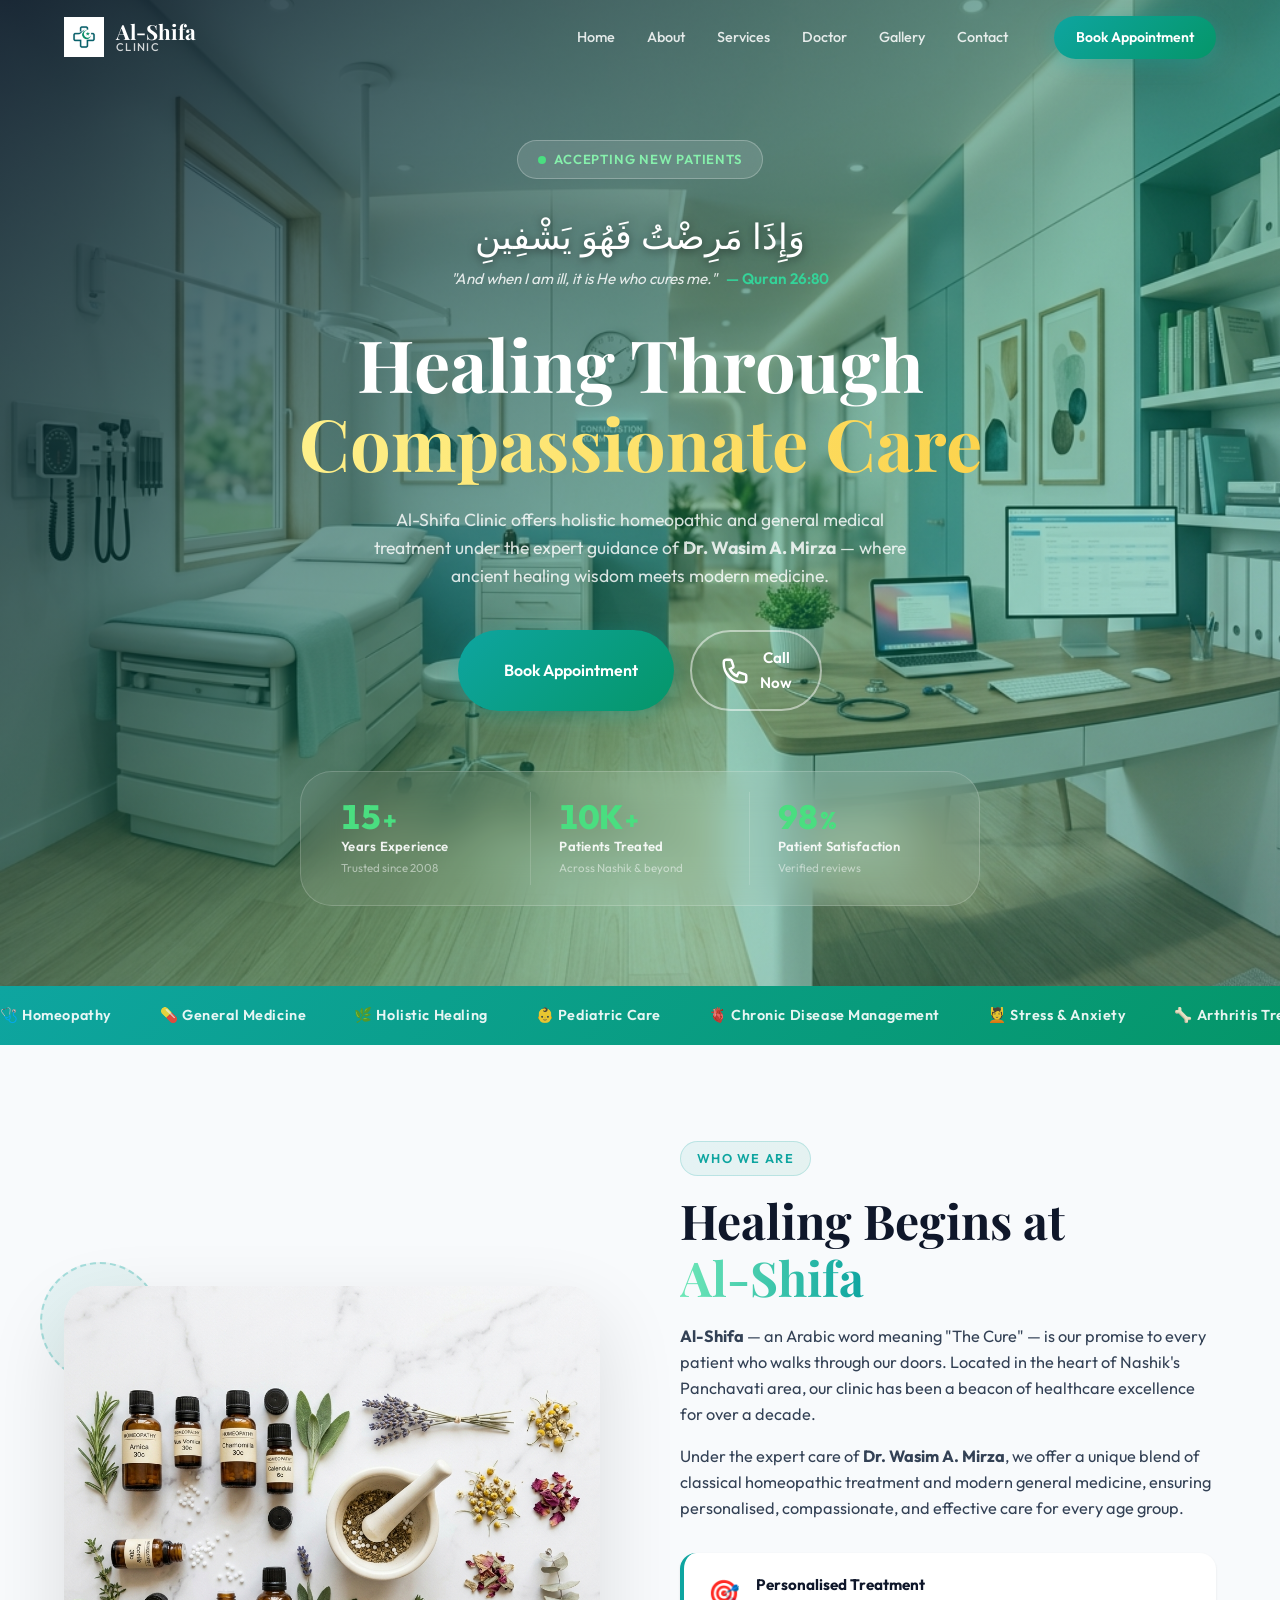
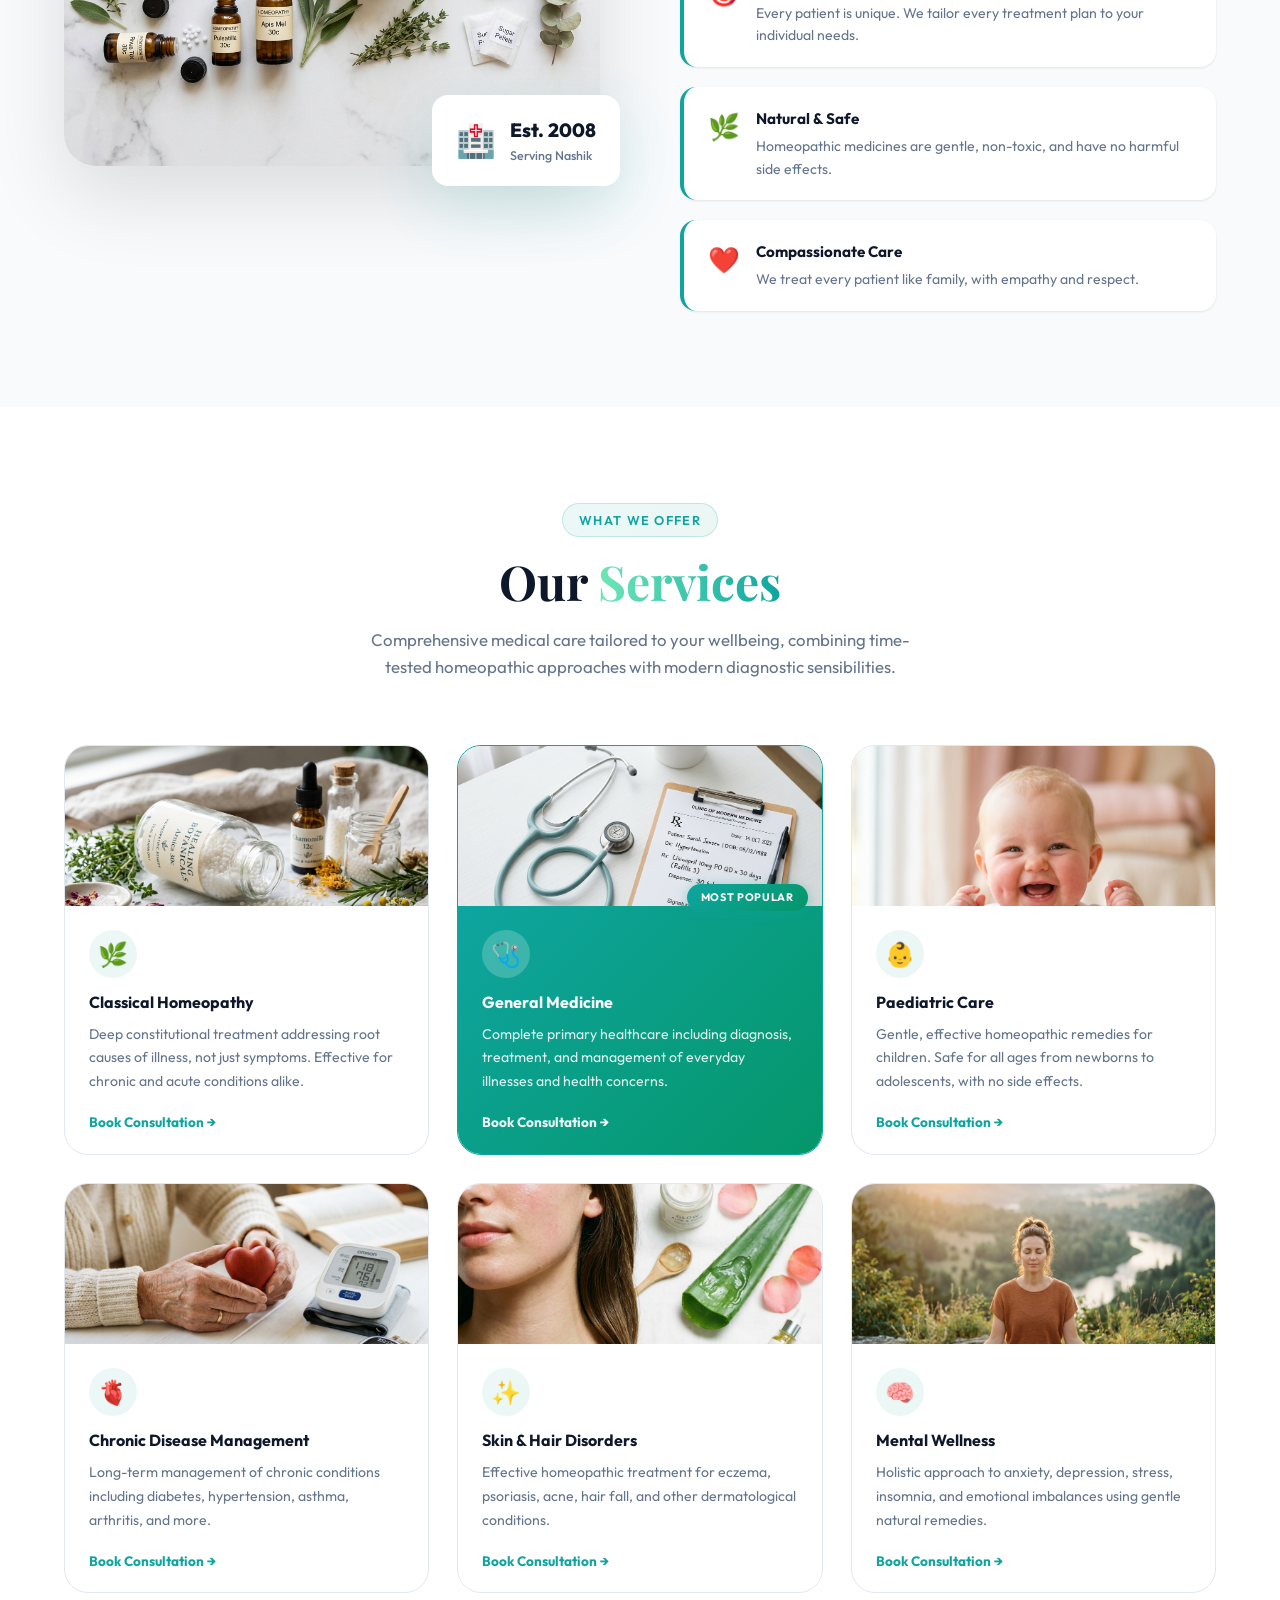
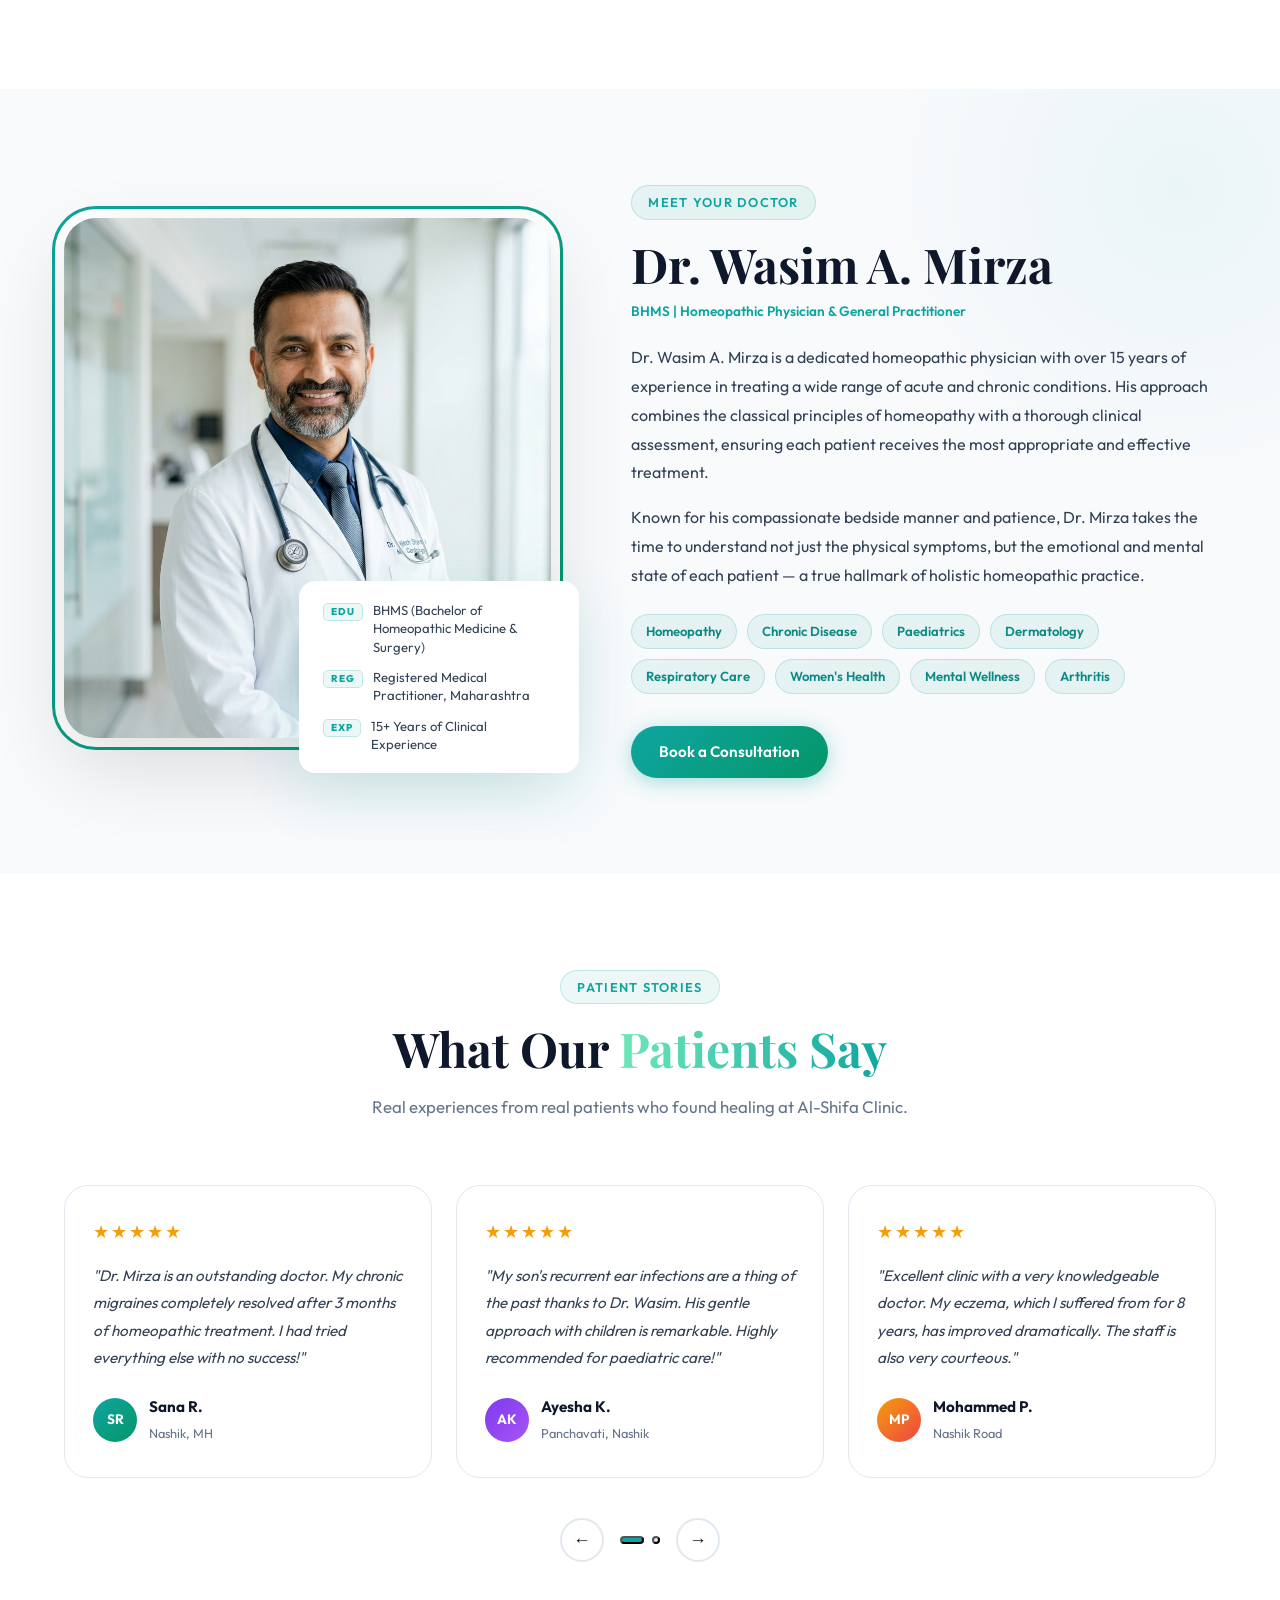
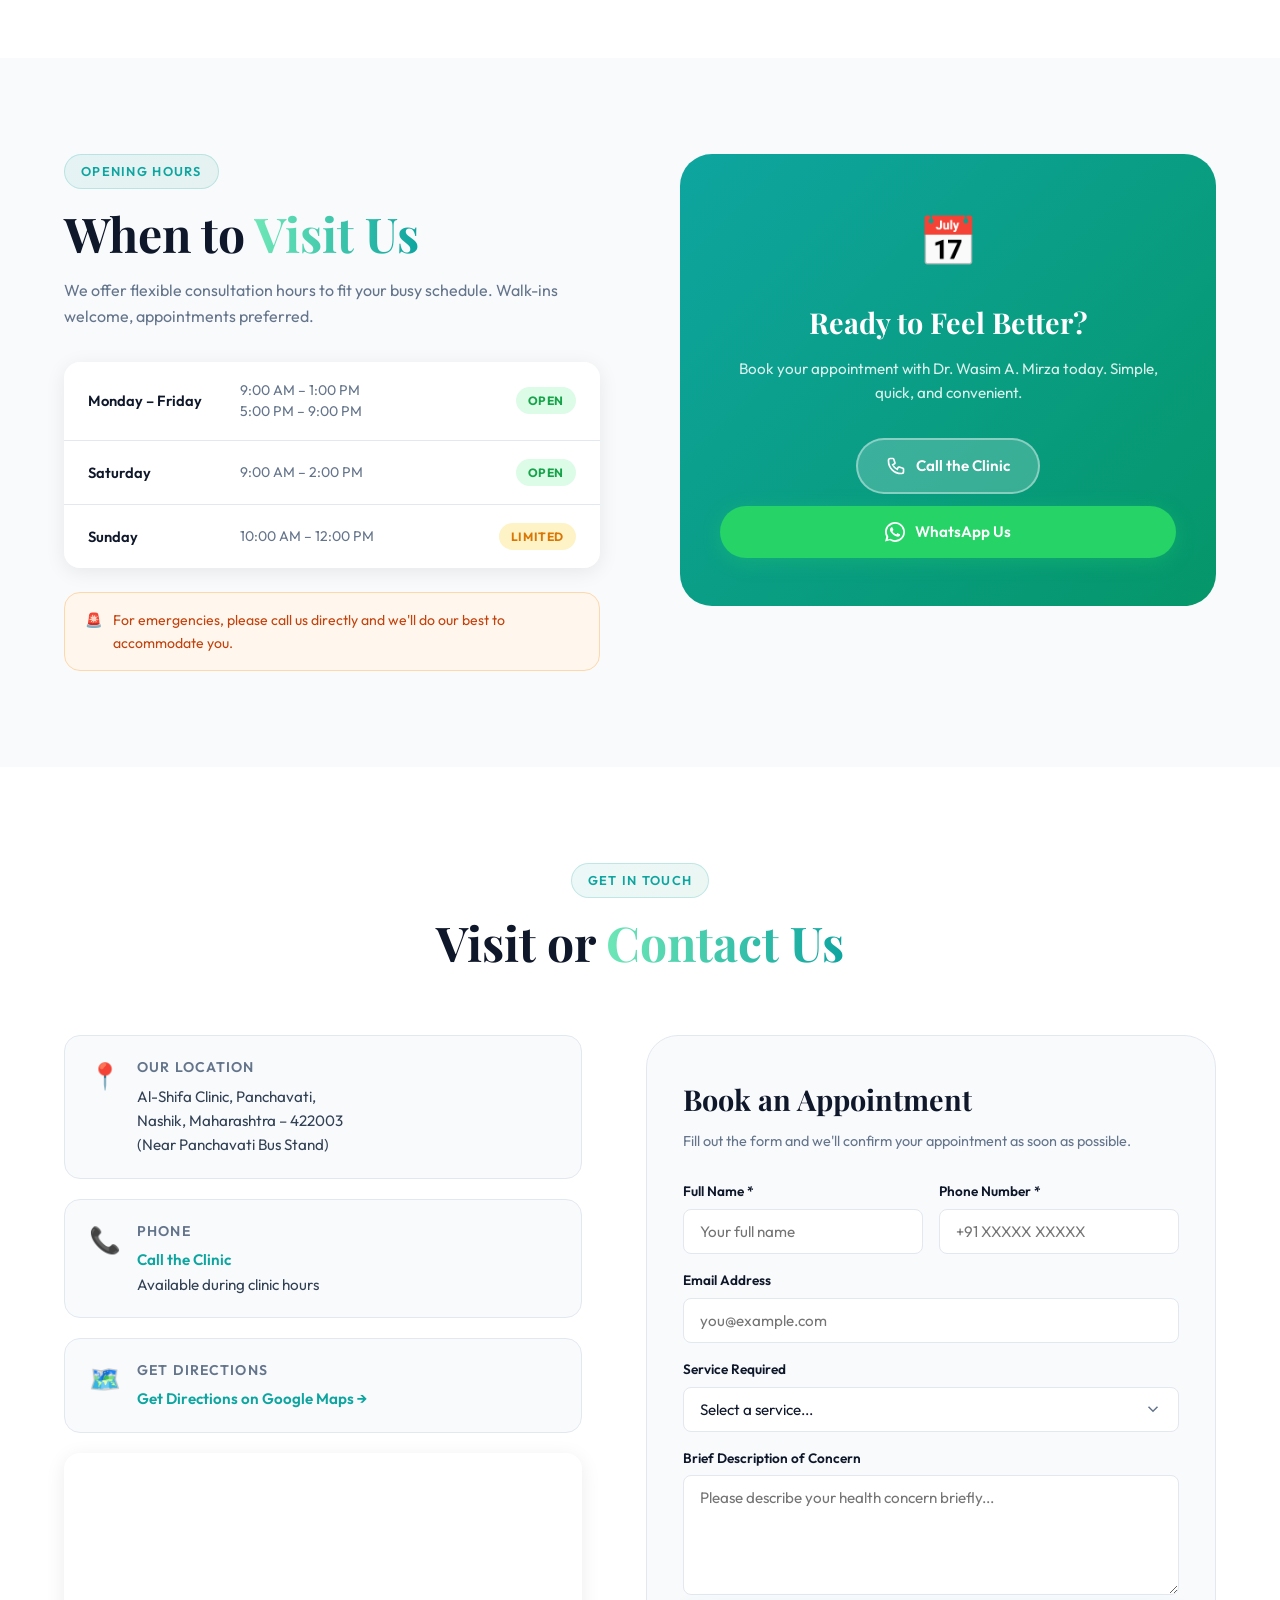
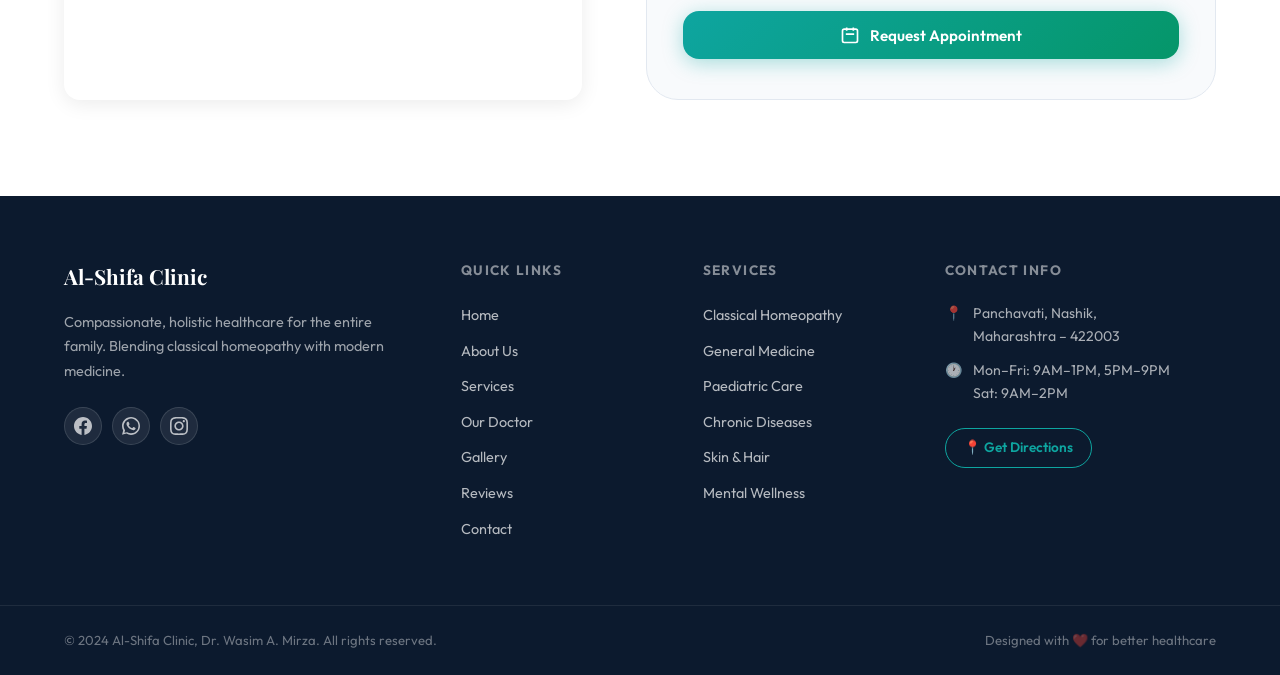
==== index.html @ 6657193a "Add files via upload" ====
<!DOCTYPE html>
<html lang="en">
<head>
  <meta charset="UTF-8" />
  <meta name="viewport" content="width=device-width, initial-scale=1.0" />
  <meta name="description" content="Al-Shifa Clinic – Expert homeopathic & general medical care by Dr. Wasim A. Mirza in Nashik, Maharashtra. Book your appointment today." />
  <meta name="keywords" content="Al-Shifa Clinic, Dr Wasim Mirza, homeopathy, doctor, Nashik, Panchavati, clinic" />
  <meta property="og:title" content="Al-Shifa Clinic | Dr. Wasim A. Mirza" />
  <meta property="og:description" content="Compassionate, holistic healthcare in Nashik. Homeopathy & general medicine." />
  <title>Al-Shifa Clinic | Dr. Wasim A. Mirza</title>
  <link rel="preconnect" href="https://fonts.googleapis.com" />
  <link rel="preconnect" href="https://fonts.gstatic.com" crossorigin />
  <link href="https://fonts.googleapis.com/css2?family=Outfit:wght@300;400;500;600;700;800&family=Playfair+Display:ital,wght@0,600;0,700;1,600&family=Great+Vibes&display=swap" rel="stylesheet" />
  <link rel="stylesheet" href="style.css" />
</head>
<body>

  <!-- ===== NAVBAR ===== -->
  <nav class="navbar" id="navbar">
    <div class="nav-inner">
      <a href="#home" class="nav-brand" id="nav-logo">
        <div class="logo-mark">
          <img src="images/logo.png" alt="Al-Shifa Logo" style="height: 40px; width: auto;" />
        </div>
        <div class="brand-text">
          <span class="brand-main">Al-Shifa</span>
          <span class="brand-sub">Clinic</span>
        </div>
      </a>
      <div class="nav-links" id="nav-links">
        <a href="index.html#home" class="nav-link">Home</a>
        <a href="index.html#about" class="nav-link">About</a>
        <a href="index.html#services" class="nav-link">Services</a>
        <a href="index.html#doctor" class="nav-link">Doctor</a>
        <a href="gallery.html" class="nav-link">Gallery</a>
        <a href="index.html#contact" class="nav-link">Contact</a>
      </div>
      <a href="#contact" class="btn-primary nav-cta" id="nav-book-btn">Book Appointment</a>
      <button class="hamburger" id="hamburger-btn" aria-label="Toggle menu">
        <span></span><span></span><span></span>
      </button>
    </div>
  </nav>

  <!-- ===== HERO ===== -->
  <section class="hero" id="home">
    <div class="hero-bg">
      <img src="images/hero.png" alt="Al-Shifa Clinic Interior" class="hero-img" id="hero-bg-img" />
      <div class="hero-overlay"></div>
    </div>
    <div class="hero-content">
      <div class="hero-badge" id="hero-badge">
        <span class="badge-dot"></span>
        Accepting New Patients
      </div>
      <div class="quran-phrase" dir="rtl" lang="ar">
        وَإِذَا مَرِضْتُ فَهُوَ يَشْفِينِ
      </div>
      <div class="quran-translation">
        "And when I am ill, it is He who cures me." <span class="quran-ref">— Quran 26:80</span>
      </div>
      <h1 class="hero-title" id="hero-title">
        Healing Through<br/>
        <span class="gradient-yellow">Compassionate Care</span>
      </h1>
      <p class="hero-desc" id="hero-desc">
        Al-Shifa Clinic offers holistic homeopathic and general medical treatment under the expert guidance of <strong>Dr. Wasim A. Mirza</strong> — where ancient healing wisdom meets modern medicine.
      </p>
      <div class="hero-actions" id="hero-actions">
        <a href="#contact" class="btn-primary btn-lg" id="hero-book-btn">
          <svg viewBox="0 0 24 24" fill="none" stroke="currentColor" stroke-width="2"><path d="M8 7V3m8 4V3m-9 8h10M5 21h14a2 2 0 002-2V7a2 2 0 00-2-2H5a2 2 0 00-2 2v12a2 2 0 002 2z"/></svg>
          Book Appointment
        </a>
        <a href="tel:+918551946675" class="btn-outline btn-lg" id="hero-call-btn">
          <svg viewBox="0 0 24 24" fill="none" stroke="currentColor" stroke-width="2"><path d="M3 5a2 2 0 012-2h3.28a1 1 0 01.948.684l1.498 4.493a1 1 0 01-.502 1.21l-2.257 1.13a11.042 11.042 0 005.516 5.516l1.13-2.257a1 1 0 011.21-.502l4.493 1.498a1 1 0 01.684.949V19a2 2 0 01-2 2h-1C9.716 21 3 14.284 3 6V5z"/></svg>
          Call Now
        </a>
      </div>
      <div class="hero-stats" id="hero-stats">
        <div class="stat-card">
          <div class="stat-body">
            <div class="stat-value">
              <span class="stat-num" data-target="15">0</span>
              <span class="stat-suffix">+</span>
            </div>
            <div class="stat-label">Years Experience</div>
            <div class="stat-sub">Trusted since 2008</div>
          </div>
        </div>
        <div class="stat-divider"></div>
        <div class="stat-card">
          <div class="stat-body">
            <div class="stat-value">
              <span class="stat-num" data-target="10000">0</span>
              <span class="stat-suffix">+</span>
            </div>
            <div class="stat-label">Patients Treated</div>
            <div class="stat-sub">Across Nashik &amp; beyond</div>
          </div>
        </div>
        <div class="stat-divider"></div>
        <div class="stat-card">
          <div class="stat-body">
            <div class="stat-value">
              <span class="stat-num" data-target="98">0</span>
              <span class="stat-suffix">%</span>
            </div>
            <div class="stat-label">Patient Satisfaction</div>
            <div class="stat-sub">Verified reviews</div>
          </div>
        </div>
      </div>
    </div>

  </section>

  <!-- ===== MARQUEE ===== -->
  <div class="marquee-wrapper" id="marquee-section">
    <div class="marquee-track">
      <div class="marquee-inner">
        <span>🩺 Homeopathy</span>
        <span>💊 General Medicine</span>
        <span>🌿 Holistic Healing</span>
        <span>👶 Pediatric Care</span>
        <span>🫀 Chronic Disease Management</span>
        <span>💆 Stress & Anxiety</span>
        <span>🦴 Arthritis Treatment</span>
        <span>🌙 Sleep Disorders</span>
        <span>🩺 Homeopathy</span>
        <span>💊 General Medicine</span>
        <span>🌿 Holistic Healing</span>
        <span>👶 Pediatric Care</span>
        <span>🫀 Chronic Disease Management</span>
        <span>💆 Stress & Anxiety</span>
        <span>🦴 Arthritis Treatment</span>
        <span>🌙 Sleep Disorders</span>
      </div>
    </div>
  </div>

  <!-- ===== ABOUT ===== -->
  <section class="about section" id="about">
    <div class="container">
      <div class="about-grid">
        <div class="about-visual" id="about-visual">
          <div class="about-img-wrap">
            <img src="images/homeopathy.png" alt="Homeopathic medicines" class="about-img" id="about-img" />
            <div class="about-badge-card" id="about-badge-card">
              <div class="badge-icon">🏥</div>
              <div>
                <div class="badge-card-num">Est. 2008</div>
                <div class="badge-card-label">Serving Nashik</div>
              </div>
            </div>
          </div>
          <div class="about-decoration"></div>
        </div>
        <div class="about-content" id="about-content">
          <div class="section-tag">Who We Are</div>
          <h2 class="section-title">Healing Begins at<br/><span class="gradient-text">Al-Shifa</span></h2>
          <p class="about-text">
            <strong>Al-Shifa</strong> — an Arabic word meaning "The Cure" — is our promise to every patient who walks through our doors. Located in the heart of Nashik's Panchavati area, our clinic has been a beacon of healthcare excellence for over a decade.
          </p>
          <p class="about-text">
            Under the expert care of <strong>Dr. Wasim A. Mirza</strong>, we offer a unique blend of classical homeopathic treatment and modern general medicine, ensuring personalised, compassionate, and effective care for every age group.
          </p>
          <div class="about-pillars">
            <div class="pillar" id="pillar-1">
              <div class="pillar-icon">🎯</div>
              <div>
                <strong>Personalised Treatment</strong>
                <p>Every patient is unique. We tailor every treatment plan to your individual needs.</p>
              </div>
            </div>
            <div class="pillar" id="pillar-2">
              <div class="pillar-icon">🌿</div>
              <div>
                <strong>Natural & Safe</strong>
                <p>Homeopathic medicines are gentle, non-toxic, and have no harmful side effects.</p>
              </div>
            </div>
            <div class="pillar" id="pillar-3">
              <div class="pillar-icon">❤️</div>
              <div>
                <strong>Compassionate Care</strong>
                <p>We treat every patient like family, with empathy and respect.</p>
              </div>
            </div>
          </div>
        </div>
      </div>
    </div>
  </section>

  <!-- ===== SERVICES ===== -->
  <section class="services section" id="services">
    <div class="container">
      <div class="section-header">
        <div class="section-tag">What We Offer</div>
        <h2 class="section-title">Our <span class="gradient-text">Services</span></h2>
        <p class="section-desc">Comprehensive medical care tailored to your wellbeing, combining time-tested homeopathic approaches with modern diagnostic sensibilities.</p>
      </div>
      <div class="services-grid" id="services-grid">
        <div class="service-card" id="service-homeopathy">
          <div class="service-img-wrap">
            <img src="images/svc-homeopathy.png" alt="Classical Homeopathy" class="service-img" />
          </div>
          <div class="service-body">
            <div class="service-icon-wrap"><span class="service-icon">🌿</span></div>
            <h3>Classical Homeopathy</h3>
            <p>Deep constitutional treatment addressing root causes of illness, not just symptoms. Effective for chronic and acute conditions alike.</p>
            <a href="#contact" class="service-link" id="service-link-1">Book Consultation →</a>
          </div>
        </div>
        <div class="service-card featured" id="service-general">
          <div class="service-badge-tag">Most Popular</div>
          <div class="service-img-wrap">
            <img src="images/svc-general.png" alt="General Medicine" class="service-img" />
          </div>
          <div class="service-body">
            <div class="service-icon-wrap"><span class="service-icon">🩺</span></div>
            <h3>General Medicine</h3>
            <p>Complete primary healthcare including diagnosis, treatment, and management of everyday illnesses and health concerns.</p>
            <a href="#contact" class="service-link" id="service-link-2">Book Consultation →</a>
          </div>
        </div>
        <div class="service-card" id="service-pediatric">
          <div class="service-img-wrap">
            <img src="images/svc-pediatric.png" alt="Paediatric Care" class="service-img" />
          </div>
          <div class="service-body">
            <div class="service-icon-wrap"><span class="service-icon">👶</span></div>
            <h3>Paediatric Care</h3>
            <p>Gentle, effective homeopathic remedies for children. Safe for all ages from newborns to adolescents, with no side effects.</p>
            <a href="#contact" class="service-link" id="service-link-3">Book Consultation →</a>
          </div>
        </div>
        <div class="service-card" id="service-chronic">
          <div class="service-img-wrap">
            <img src="images/svc-chronic.png" alt="Chronic Disease Management" class="service-img" />
          </div>
          <div class="service-body">
            <div class="service-icon-wrap"><span class="service-icon">🫀</span></div>
            <h3>Chronic Disease Management</h3>
            <p>Long-term management of chronic conditions including diabetes, hypertension, asthma, arthritis, and more.</p>
            <a href="#contact" class="service-link" id="service-link-4">Book Consultation →</a>
          </div>
        </div>
        <div class="service-card" id="service-skin">
          <div class="service-img-wrap">
            <img src="images/svc-skin.png" alt="Skin & Hair Disorders" class="service-img" />
          </div>
          <div class="service-body">
            <div class="service-icon-wrap"><span class="service-icon">✨</span></div>
            <h3>Skin &amp; Hair Disorders</h3>
            <p>Effective homeopathic treatment for eczema, psoriasis, acne, hair fall, and other dermatological conditions.</p>
            <a href="#contact" class="service-link" id="service-link-5">Book Consultation →</a>
          </div>
        </div>
        <div class="service-card" id="service-mental">
          <div class="service-img-wrap">
            <img src="images/svc-mental.png" alt="Mental Wellness" class="service-img" />
          </div>
          <div class="service-body">
            <div class="service-icon-wrap"><span class="service-icon">🧠</span></div>
            <h3>Mental Wellness</h3>
            <p>Holistic approach to anxiety, depression, stress, insomnia, and emotional imbalances using gentle natural remedies.</p>
            <a href="#contact" class="service-link" id="service-link-6">Book Consultation →</a>
          </div>
        </div>
      </div>
    </div>
  </section>

  <!-- ===== DOCTOR ===== -->
  <section class="doctor section" id="doctor">
    <div class="doctor-bg-gradient"></div>
    <div class="container">
      <div class="doctor-grid">
        <div class="doctor-visual" id="doctor-visual">
          <div class="doctor-img-frame">
            <img src="images/doctor.png" alt="Dr. Wasim A. Mirza" class="doctor-img" id="doctor-portrait" />
            <div class="doctor-img-deco"></div>
          </div>
          <div class="doctor-credentials-card" id="doctor-cred-card">
            <div class="cred-item">
              <span class="cred-icon-text">Edu</span>
              <span>BHMS (Bachelor of Homeopathic Medicine &amp; Surgery)</span>
            </div>
            <div class="cred-item">
              <span class="cred-icon-text">Reg</span>
              <span>Registered Medical Practitioner, Maharashtra</span>
            </div>
            <div class="cred-item">
              <span class="cred-icon-text">Exp</span>
              <span>15+ Years of Clinical Experience</span>
            </div>
          </div>
        </div>
        <div class="doctor-content" id="doctor-content">
          <div class="section-tag">Meet Your Doctor</div>
          <h2 class="section-title">Dr. Wasim A. Mirza</h2>
          <div class="doctor-title-tag">BHMS | Homeopathic Physician &amp; General Practitioner</div>
          <p class="doctor-bio">
            Dr. Wasim A. Mirza is a dedicated homeopathic physician with over 15 years of experience in treating a wide range of acute and chronic conditions. His approach combines the classical principles of homeopathy with a thorough clinical assessment, ensuring each patient receives the most appropriate and effective treatment.
          </p>
          <p class="doctor-bio">
            Known for his compassionate bedside manner and patience, Dr. Mirza takes the time to understand not just the physical symptoms, but the emotional and mental state of each patient — a true hallmark of holistic homeopathic practice.
          </p>
          <div class="doctor-expertise" id="doctor-expertise">
            <span class="expertise-tag">Homeopathy</span>
            <span class="expertise-tag">Chronic Disease</span>
            <span class="expertise-tag">Paediatrics</span>
            <span class="expertise-tag">Dermatology</span>
            <span class="expertise-tag">Respiratory Care</span>
            <span class="expertise-tag">Women's Health</span>
            <span class="expertise-tag">Mental Wellness</span>
            <span class="expertise-tag">Arthritis</span>
          </div>
          <a href="#contact" class="btn-primary" id="doctor-consult-btn">Book a Consultation</a>
        </div>
      </div>
    </div>
  </section>

  <!-- ===== TESTIMONIALS ===== -->
  <section class="testimonials section" id="testimonials">
    <div class="container">
      <div class="section-header">
        <div class="section-tag">Patient Stories</div>
        <h2 class="section-title">What Our <span class="gradient-text">Patients Say</span></h2>
        <p class="section-desc">Real experiences from real patients who found healing at Al-Shifa Clinic.</p>
      </div>
      <div class="testimonials-track" id="testimonials-track">
        <div class="testimonial-card" id="testi-1">
          <div class="testi-stars">★★★★★</div>
          <p class="testi-text">"Dr. Mirza is an outstanding doctor. My chronic migraines completely resolved after 3 months of homeopathic treatment. I had tried everything else with no success!"</p>
          <div class="testi-author">
            <div class="testi-avatar" style="background: linear-gradient(135deg, #0ea5a0, #059669)">SR</div>
            <div>
              <strong>Sana R.</strong>
              <span>Nashik, MH</span>
            </div>
          </div>
        </div>
        <div class="testimonial-card" id="testi-2">
          <div class="testi-stars">★★★★★</div>
          <p class="testi-text">"My son's recurrent ear infections are a thing of the past thanks to Dr. Wasim. His gentle approach with children is remarkable. Highly recommended for paediatric care!"</p>
          <div class="testi-author">
            <div class="testi-avatar" style="background: linear-gradient(135deg, #7c3aed, #a855f7)">AK</div>
            <div>
              <strong>Ayesha K.</strong>
              <span>Panchavati, Nashik</span>
            </div>
          </div>
        </div>
        <div class="testimonial-card" id="testi-3">
          <div class="testi-stars">★★★★★</div>
          <p class="testi-text">"Excellent clinic with a very knowledgeable doctor. My eczema, which I suffered from for 8 years, has improved dramatically. The staff is also very courteous."</p>
          <div class="testi-author">
            <div class="testi-avatar" style="background: linear-gradient(135deg, #f59e0b, #ef4444)">MP</div>
            <div>
              <strong>Mohammed P.</strong>
              <span>Nashik Road</span>
            </div>
          </div>
        </div>
        <div class="testimonial-card" id="testi-4">
          <div class="testi-stars">★★★★★</div>
          <p class="testi-text">"What sets Dr. Mirza apart is his patience. He listens to you fully before giving any prescription. My anxiety has reduced significantly. Very satisfied with the treatment."</p>
          <div class="testi-author">
            <div class="testi-avatar" style="background: linear-gradient(135deg, #0ea5a0, #0369a1)">FI</div>
            <div>
              <strong>Faisal I.</strong>
              <span>Nashik City</span>
            </div>
          </div>
        </div>
        <div class="testimonial-card" id="testi-5">
          <div class="testi-stars">★★★★★</div>
          <p class="testi-text">"I was sceptical about homeopathy at first, but Dr. Wasim's scientific approach and thorough case-taking convinced me. My arthritis pain is 80% better after 4 months!"</p>
          <div class="testi-author">
            <div class="testi-avatar" style="background: linear-gradient(135deg, #059669, #0d9488)">RJ</div>
            <div>
              <strong>Reena J.</strong>
              <span>Panchavati</span>
            </div>
          </div>
        </div>
        <div class="testimonial-card" id="testi-6">
          <div class="testi-stars">★★★★★</div>
          <p class="testi-text">"The clinic is clean, well-maintained, and the waiting time is minimal. Dr. Mirza remembers every patient's history which makes the consultation very personal and effective."</p>
          <div class="testi-author">
            <div class="testi-avatar" style="background: linear-gradient(135deg, #dc2626, #f59e0b)">ZA</div>
            <div>
              <strong>Zainab A.</strong>
              <span>Nashik</span>
            </div>
          </div>
        </div>
      </div>
      <div class="testi-controls" id="testi-controls">
        <button class="testi-btn" id="testi-prev" aria-label="Previous">&#8592;</button>
        <div class="testi-dots" id="testi-dots"></div>
        <button class="testi-btn" id="testi-next" aria-label="Next">&#8594;</button>
      </div>
    </div>
  </section>

  <!-- ===== HOURS ===== -->
  <section class="hours section" id="hours">
    <div class="container">
      <div class="hours-grid">
        <div class="hours-content" id="hours-content">
          <div class="section-tag">Opening Hours</div>
          <h2 class="section-title">When to <span class="gradient-text">Visit Us</span></h2>
          <p class="hours-desc">We offer flexible consultation hours to fit your busy schedule. Walk-ins welcome, appointments preferred.</p>
          <div class="hours-table" id="hours-table">
            <div class="hours-row" id="hours-mon-fri">
              <span class="hours-day">Monday – Friday</span>
              <span class="hours-time">9:00 AM – 1:00 PM<br/>5:00 PM – 9:00 PM</span>
              <span class="hours-status open">Open</span>
            </div>
            <div class="hours-row" id="hours-saturday">
              <span class="hours-day">Saturday</span>
              <span class="hours-time">9:00 AM – 2:00 PM</span>
              <span class="hours-status open">Open</span>
            </div>
            <div class="hours-row" id="hours-sunday">
              <span class="hours-day">Sunday</span>
              <span class="hours-time">10:00 AM – 12:00 PM</span>
              <span class="hours-status limited">Limited</span>
            </div>
          </div>
          <div class="emergency-note" id="emergency-note">
            <span>🚨</span>
            <span>For emergencies, please call us directly and we'll do our best to accommodate you.</span>
          </div>
        </div>
        <div class="hours-cta-card" id="hours-cta-card">
          <div class="cta-card-icon">📅</div>
          <h3>Ready to Feel Better?</h3>
          <p>Book your appointment with Dr. Wasim A. Mirza today. Simple, quick, and convenient.</p>
          <a href="tel:+918551946675" class="btn-primary cta-btn" id="hours-call-btn">
            <svg viewBox="0 0 24 24" fill="none" stroke="currentColor" stroke-width="2" width="20" height="20"><path d="M3 5a2 2 0 012-2h3.28a1 1 0 01.948.684l1.498 4.493a1 1 0 01-.502 1.21l-2.257 1.13a11.042 11.042 0 005.516 5.516l1.13-2.257a1 1 0 011.21-.502l4.493 1.498a1 1 0 01.684.949V19a2 2 0 01-2 2h-1C9.716 21 3 14.284 3 6V5z"/></svg>
            Call the Clinic
          </a>
          <a href="https://wa.me/918551946675" target="_blank" class="btn-whatsapp" id="hours-whatsapp-btn">
            <svg viewBox="0 0 24 24" fill="currentColor" width="20" height="20"><path d="M17.472 14.382c-.297-.149-1.758-.867-2.03-.967-.273-.099-.471-.148-.67.15-.197.297-.767.966-.94 1.164-.173.199-.347.223-.644.075-.297-.15-1.255-.463-2.39-1.475-.883-.788-1.48-1.761-1.653-2.059-.173-.297-.018-.458.13-.606.134-.133.298-.347.446-.52.149-.174.198-.298.298-.497.099-.198.05-.371-.025-.52-.075-.149-.669-1.612-.916-2.207-.242-.579-.487-.5-.669-.51-.173-.008-.371-.01-.57-.01-.198 0-.52.074-.792.372-.272.297-1.04 1.016-1.04 2.479 0 1.462 1.065 2.875 1.213 3.074.149.198 2.096 3.2 5.077 4.487.709.306 1.262.489 1.694.625.712.227 1.36.195 1.871.118.571-.085 1.758-.719 2.006-1.413.248-.694.248-1.289.173-1.413-.074-.124-.272-.198-.57-.347z"/><path d="M12 0C5.373 0 0 5.373 0 12c0 2.117.554 4.107 1.523 5.84L.057 23.5l5.797-1.522A11.946 11.946 0 0012 24c6.627 0 12-5.373 12-12S18.627 0 12 0zm0 21.818a9.818 9.818 0 01-5.015-1.376l-.36-.213-3.44.902.919-3.358-.234-.374A9.818 9.818 0 1112 21.818z"/></svg>
            WhatsApp Us
          </a>
        </div>
      </div>
    </div>
  </section>

  <!-- ===== CONTACT ===== -->
  <section class="contact section" id="contact">
    <div class="container">
      <div class="section-header">
        <div class="section-tag">Get In Touch</div>
        <h2 class="section-title">Visit or <span class="gradient-text">Contact Us</span></h2>
      </div>
      <div class="contact-grid">
        <div class="contact-info" id="contact-info">
          <div class="contact-card" id="contact-address">
            <div class="contact-icon">📍</div>
            <div>
              <h4>Our Location</h4>
              <p>Al-Shifa Clinic, Panchavati,<br/>Nashik, Maharashtra – 422003<br/>(Near Panchavati Bus Stand)</p>
            </div>
          </div>
          <div class="contact-card" id="contact-phone">
            <div class="contact-icon">📞</div>
            <div>
              <h4>Phone</h4>
              <p><a href="tel:+918551946675">Call the Clinic</a><br/>
              Available during clinic hours</p>
            </div>
          </div>
          <div class="contact-card" id="contact-maps">
            <div class="contact-icon">🗺️</div>
            <div>
              <h4>Get Directions</h4>
              <p><a href="https://www.google.com/maps/dir/?api=1&destination=19.9925808,73.7895736" target="_blank" rel="noopener">Get Directions on Google Maps →</a></p>
            </div>
          </div>
          <div class="map-embed" id="map-embed">
            <iframe
              src="https://www.google.com/maps/embed?pb=!1m18!1m12!1m3!1d3748.8!2d73.7869987!3d19.9925808!2m3!1f0!2f0!3f0!3m2!1i1024!2i768!4f13.1!3m3!1m2!1s0x3bddeb092e9aea21%3A0xa8fec65be2f0b6a7!2sAL-SHIFA%20CLINIC%20DR.WASIM%20A%20MIRZA!5e0!3m2!1sen!2sin!4v1"
              width="100%" height="240" style="border:0; border-radius:12px;" allowfullscreen="" loading="lazy"
              referrerpolicy="no-referrer-when-downgrade" title="Al-Shifa Clinic Location">
            </iframe>
          </div>
        </div>
        <form class="contact-form" id="contact-form" novalidate>
          <h3>Book an Appointment</h3>
          <p class="form-subtitle">Fill out the form and we'll confirm your appointment as soon as possible.</p>
          <div class="form-row">
            <div class="form-group" id="fg-name">
              <label for="inp-name">Full Name *</label>
              <input type="text" id="inp-name" name="name" placeholder="Your full name" required />
            </div>
            <div class="form-group" id="fg-phone">
              <label for="inp-phone">Phone Number *</label>
              <input type="tel" id="inp-phone" name="phone" placeholder="+91 XXXXX XXXXX" required />
            </div>
          </div>
          <div class="form-group" id="fg-email">
            <label for="inp-email">Email Address</label>
            <input type="email" id="inp-email" name="email" placeholder="you@example.com" />
          </div>
          <div class="form-group" id="fg-service">
            <label for="inp-service">Service Required</label>
            <select id="inp-service" name="service">
              <option value="">Select a service...</option>
              <option>Classical Homeopathy</option>
              <option>General Medicine</option>
              <option>Paediatric Care</option>
              <option>Chronic Disease Management</option>
              <option>Skin & Hair Disorders</option>
              <option>Mental Wellness</option>
              <option>Other</option>
            </select>
          </div>
          <div class="form-group" id="fg-message">
            <label for="inp-message">Brief Description of Concern</label>
            <textarea id="inp-message" name="message" rows="4" placeholder="Please describe your health concern briefly..."></textarea>
          </div>
          <button type="submit" class="btn-primary btn-full" id="form-submit-btn">
            <svg viewBox="0 0 24 24" fill="none" stroke="currentColor" stroke-width="2" width="20" height="20"><path d="M8 7V3m8 4V3m-9 8h10M5 21h14a2 2 0 002-2V7a2 2 0 00-2-2H5a2 2 0 00-2 2v12a2 2 0 002 2z"/></svg>
            Request Appointment
          </button>
          <div class="form-success" id="form-success" style="display:none">
            <span>✅</span> Thank you! We'll contact you shortly to confirm your appointment.
          </div>
        </form>
      </div>
    </div>
  </section>

  <!-- ===== FOOTER ===== -->
  <footer class="footer" id="footer">
    <div class="footer-top">
      <div class="container">
        <div class="footer-grid">
          <div class="footer-brand">
            <div class="footer-logo">
              <span>Al-Shifa Clinic</span>
            </div>
            <p>Compassionate, holistic healthcare for the entire family. Blending classical homeopathy with modern medicine.</p>
            <div class="footer-social">
              <a href="#" class="social-btn" id="footer-fb" aria-label="Facebook">
                <svg viewBox="0 0 24 24" fill="currentColor" width="18" height="18"><path d="M24 12.073c0-6.627-5.373-12-12-12s-12 5.373-12 12c0 5.99 4.388 10.954 10.125 11.854v-8.385H7.078v-3.47h3.047V9.43c0-3.007 1.792-4.669 4.533-4.669 1.312 0 2.686.235 2.686.235v2.953H15.83c-1.491 0-1.956.925-1.956 1.874v2.25h3.328l-.532 3.47h-2.796v8.385C19.612 23.027 24 18.062 24 12.073z"/></svg>
              </a>
              <a href="#" class="social-btn" id="footer-wa" aria-label="WhatsApp">
                <svg viewBox="0 0 24 24" fill="currentColor" width="18" height="18"><path d="M17.472 14.382c-.297-.149-1.758-.867-2.03-.967-.273-.099-.471-.148-.67.15-.197.297-.767.966-.94 1.164-.173.199-.347.223-.644.075-.297-.15-1.255-.463-2.39-1.475-.883-.788-1.48-1.761-1.653-2.059-.173-.297-.018-.458.13-.606.134-.133.298-.347.446-.52.149-.174.198-.298.298-.497.099-.198.05-.371-.025-.52-.075-.149-.669-1.612-.916-2.207-.242-.579-.487-.5-.669-.51-.173-.008-.371-.01-.57-.01-.198 0-.52.074-.792.372-.272.297-1.04 1.016-1.04 2.479 0 1.462 1.065 2.875 1.213 3.074.149.198 2.096 3.2 5.077 4.487.709.306 1.262.489 1.694.625.712.227 1.36.195 1.871.118.571-.085 1.758-.719 2.006-1.413.248-.694.248-1.289.173-1.413-.074-.124-.272-.198-.57-.347zM12 0C5.373 0 0 5.373 0 12c0 2.117.554 4.107 1.523 5.84L.057 23.5l5.797-1.522A11.946 11.946 0 0012 24c6.627 0 12-5.373 12-12S18.627 0 12 0zm0 21.818a9.818 9.818 0 01-5.015-1.376l-.36-.213-3.44.902.919-3.358-.234-.374A9.818 9.818 0 1112 21.818z"/></svg>
              </a>
              <a href="#" class="social-btn" id="footer-insta" aria-label="Instagram">
                <svg viewBox="0 0 24 24" fill="currentColor" width="18" height="18"><path d="M12 2.163c3.204 0 3.584.012 4.85.07 3.252.148 4.771 1.691 4.919 4.919.058 1.265.069 1.645.069 4.849 0 3.205-.012 3.584-.069 4.849-.149 3.225-1.664 4.771-4.919 4.919-1.266.058-1.644.07-4.85.07-3.204 0-3.584-.012-4.849-.07-3.26-.149-4.771-1.699-4.919-4.92-.058-1.265-.07-1.644-.07-4.849 0-3.204.013-3.583.07-4.849.149-3.227 1.664-4.771 4.919-4.919 1.266-.057 1.645-.069 4.849-.069zm0-2.163c-3.259 0-3.667.014-4.947.072-4.358.2-6.78 2.618-6.98 6.98-.059 1.281-.073 1.689-.073 4.948 0 3.259.014 3.668.072 4.948.2 4.358 2.618 6.78 6.98 6.98 1.281.058 1.689.072 4.948.072 3.259 0 3.668-.014 4.948-.072 4.354-.2 6.782-2.618 6.979-6.98.059-1.28.073-1.689.073-4.948 0-3.259-.014-3.667-.072-4.947-.196-4.354-2.617-6.78-6.979-6.98-1.281-.059-1.69-.073-4.949-.073zm0 5.838c-3.403 0-6.162 2.759-6.162 6.162s2.759 6.163 6.162 6.163 6.162-2.759 6.162-6.163c0-3.403-2.759-6.162-6.162-6.162zm0 10.162c-2.209 0-4-1.79-4-4 0-2.209 1.791-4 4-4s4 1.791 4 4c0 2.21-1.791 4-4 4zm6.406-11.845c-.796 0-1.441.645-1.441 1.44s.645 1.44 1.441 1.44c.795 0 1.439-.645 1.439-1.44s-.644-1.44-1.439-1.44z"/></svg>
              </a>
            </div>
          </div>
          <div class="footer-links">
            <h4>Quick Links</h4>
            <ul>
              <li><a href="#home" id="footer-link-home">Home</a></li>
              <li><a href="#about" id="footer-link-about">About Us</a></li>
              <li><a href="#services" id="footer-link-services">Services</a></li>
              <li><a href="#doctor" id="footer-link-doctor">Our Doctor</a></li>
              <li><a href="gallery.html" id="footer-link-gallery">Gallery</a></li>
              <li><a href="#testimonials" id="footer-link-reviews">Reviews</a></li>
              <li><a href="#contact" id="footer-link-contact">Contact</a></li>
            </ul>
          </div>
          <div class="footer-links">
            <h4>Services</h4>
            <ul>
              <li><a href="#services" id="footer-svc-1">Classical Homeopathy</a></li>
              <li><a href="#services" id="footer-svc-2">General Medicine</a></li>
              <li><a href="#services" id="footer-svc-3">Paediatric Care</a></li>
              <li><a href="#services" id="footer-svc-4">Chronic Diseases</a></li>
              <li><a href="#services" id="footer-svc-5">Skin & Hair</a></li>
              <li><a href="#services" id="footer-svc-6">Mental Wellness</a></li>
            </ul>
          </div>
          <div class="footer-contact">
            <h4>Contact Info</h4>
            <div class="footer-contact-item">
              <span>📍</span>
              <span>Panchavati, Nashik,<br/>Maharashtra – 422003</span>
            </div>
            <div class="footer-contact-item">
              <span>🕐</span>
              <span>Mon–Fri: 9AM–1PM, 5PM–9PM<br/>Sat: 9AM–2PM</span>
            </div>
            <a href="https://www.google.com/maps/dir/?api=1&destination=19.9925808,73.7895736" target="_blank" class="btn-outline-sm" id="footer-maps-btn">
              📍 Get Directions
            </a>
          </div>
        </div>
      </div>
    </div>
    <div class="footer-bottom">
      <div class="container">
        <p>© 2024 Al-Shifa Clinic, Dr. Wasim A. Mirza. All rights reserved.</p>
        <p>Designed with ❤️ for better healthcare</p>
      </div>
    </div>
  </footer>

  <!-- Back to top -->
  <button class="back-to-top" id="back-to-top" aria-label="Back to top">↑</button>

  <script src="script.js"></script>
</body>
</html>
---- style.css ----
/* ============================
   AL-SHIFA CLINIC – STYLESHEET
   ============================ */

/* ---- DESIGN TOKENS ---- */
:root {
  --primary: #0ea5a0;
  --primary-dark: #0d8a85;
  --primary-light: #34d399;
  --accent: #059669;
  --accent-2: #14b8a6;
  --text-dark: #0f172a;
  --text-body: #334155;
  --text-muted: #64748b;
  --bg-light: #f8fafc;
  --bg-white: #ffffff;
  --border: #e2e8f0;
  --gradient: linear-gradient(135deg, #0ea5a0 0%, #059669 100%);
  --gradient-soft: linear-gradient(135deg, rgba(14,165,160,0.08) 0%, rgba(5,150,105,0.08) 100%);
  --shadow-sm: 0 1px 3px rgba(0,0,0,0.06), 0 1px 2px rgba(0,0,0,0.04);
  --shadow-md: 0 4px 20px rgba(0,0,0,0.08);
  --shadow-lg: 0 20px 60px rgba(14,165,160,0.15);
  --shadow-xl: 0 30px 80px rgba(0,0,0,0.12);
  --radius-sm: 8px;
  --radius-md: 16px;
  --radius-lg: 24px;
  --radius-xl: 32px;
  --transition: all 0.3s cubic-bezier(0.4, 0, 0.2, 1);
}

/* ---- RESET ---- */
*, *::before, *::after { box-sizing: border-box; margin: 0; padding: 0; }
html { scroll-behavior: smooth; font-size: 16px; }
body {
  font-family: 'Outfit', sans-serif;
  color: var(--text-body);
  background: var(--bg-white);
  overflow-x: hidden;
  line-height: 1.6;
}
img { max-width: 100%; display: block; }
a { color: inherit; text-decoration: none; }
ul { list-style: none; }

/* ---- UTILITIES ---- */
.container { max-width: 1200px; margin: 0 auto; padding: 0 24px; }
.section { padding: 96px 0; }
.gradient-text {
  background: var(--gradient);
  -webkit-background-clip: text;
  -webkit-text-fill-color: transparent;
  background-clip: text;
}
.section-tag {
  display: inline-flex;
  align-items: center;
  gap: 8px;
  background: var(--gradient-soft);
  border: 1px solid rgba(14,165,160,0.2);
  color: var(--primary);
  font-size: 0.8rem;
  font-weight: 600;
  letter-spacing: 0.1em;
  text-transform: uppercase;
  padding: 6px 16px;
  border-radius: 50px;
  margin-bottom: 16px;
}
.section-title {
  font-family: 'Playfair Display', serif;
  font-size: clamp(2rem, 4vw, 3rem);
  color: var(--text-dark);
  line-height: 1.2;
  margin-bottom: 16px;
}
.section-desc {
  font-size: 1.05rem;
  color: var(--text-muted);
  max-width: 560px;
}
.section-header { text-align: center; margin-bottom: 64px; }
.section-header .section-desc { margin: 0 auto; }

/* ---- BUTTONS ---- */
.btn-primary {
  display: inline-flex;
  align-items: center;
  gap: 10px;
  background: var(--gradient);
  color: white;
  font-family: 'Outfit', sans-serif;
  font-size: 0.95rem;
  font-weight: 600;
  padding: 14px 28px;
  border-radius: 50px;
  border: none;
  cursor: pointer;
  transition: var(--transition);
  box-shadow: 0 4px 20px rgba(14,165,160,0.35);
  white-space: nowrap;
}
.btn-primary:hover {
  transform: translateY(-2px);
  box-shadow: 0 8px 30px rgba(14,165,160,0.5);
  filter: brightness(1.05);
}
.btn-primary:active { transform: translateY(0); }
.btn-lg { padding: 16px 36px; font-size: 1rem; }
.btn-full { width: 100%; justify-content: center; border-radius: var(--radius-md); }

.btn-outline {
  display: inline-flex;
  align-items: center;
  gap: 10px;
  background: transparent;
  color: white;
  font-family: 'Outfit', sans-serif;
  font-size: 0.95rem;
  font-weight: 600;
  padding: 14px 28px;
  border-radius: 50px;
  border: 2px solid rgba(255,255,255,0.5);
  cursor: pointer;
  transition: var(--transition);
}
.btn-outline:hover {
  background: rgba(255,255,255,0.15);
  border-color: white;
  transform: translateY(-2px);
}

.btn-outline-sm {
  display: inline-flex;
  align-items: center;
  gap: 8px;
  background: transparent;
  color: var(--primary);
  font-size: 0.85rem;
  font-weight: 600;
  padding: 8px 18px;
  border-radius: 50px;
  border: 1.5px solid var(--primary);
  cursor: pointer;
  transition: var(--transition);
  margin-top: 12px;
}
.btn-outline-sm:hover { background: var(--primary); color: white; }

.btn-whatsapp {
  display: inline-flex;
  align-items: center;
  gap: 10px;
  background: #25d366;
  color: white;
  font-family: 'Outfit', sans-serif;
  font-size: 0.95rem;
  font-weight: 600;
  padding: 14px 28px;
  border-radius: 50px;
  border: none;
  cursor: pointer;
  transition: var(--transition);
  width: 100%;
  justify-content: center;
  box-shadow: 0 4px 20px rgba(37,211,102,0.3);
}
.btn-whatsapp:hover {
  transform: translateY(-2px);
  box-shadow: 0 8px 30px rgba(37,211,102,0.5);
}

/* ============================
   NAVBAR
   ============================ */
.navbar {
  position: fixed;
  top: 0; left: 0; right: 0;
  z-index: 1000;
  padding: 16px 0;
  transition: var(--transition);
}
.navbar.scrolled {
  background: rgba(255,255,255,0.95);
  backdrop-filter: blur(20px);
  -webkit-backdrop-filter: blur(20px);
  box-shadow: 0 2px 30px rgba(0,0,0,0.08);
  padding: 10px 0;
}
.navbar.scrolled.menu-open {
  backdrop-filter: none !important;
  -webkit-backdrop-filter: none !important;
  background: transparent !important;
  box-shadow: none !important;
}
.nav-inner {
  max-width: 1200px;
  margin: 0 auto;
  padding: 0 24px;
  display: flex;
  align-items: center;
  gap: 32px;
}
.nav-brand {
  display: flex;
  align-items: center;
  gap: 12px;
  flex-shrink: 0;
  position: relative;
  z-index: 1001;
}
.logo-mark svg { width: 42px; height: 42px; }
.brand-text {
  display: flex;
  flex-direction: column;
  line-height: 1;
}
.brand-main {
  font-family: 'Playfair Display', serif;
  font-size: 1.3rem;
  font-weight: 700;
  color: var(--text-dark);
  transition: var(--transition);
}
.navbar:not(.scrolled) .brand-main, .navbar.menu-open .brand-main { color: white; }
.brand-sub {
  font-size: 0.7rem;
  font-weight: 500;
  color: var(--primary);
  letter-spacing: 0.12em;
  text-transform: uppercase;
  transition: var(--transition);
}
.navbar:not(.scrolled) .brand-sub, .navbar.menu-open .brand-sub { color: rgba(255,255,255,0.8); }

.nav-links {
  display: flex;
  align-items: center;
  gap: 4px;
  margin-left: auto;
}
.nav-link {
  font-size: 0.9rem;
  font-weight: 500;
  padding: 8px 14px;
  border-radius: 50px;
  transition: var(--transition);
  color: rgba(255,255,255,0.85);
  position: relative;
}
.navbar.scrolled .nav-link { color: var(--text-body); }
.nav-link:hover, .nav-link.active { color: var(--primary); background: rgba(14,165,160,0.08); }
.navbar:not(.scrolled) .nav-link:hover { color: white; background: rgba(255,255,255,0.15); }
.navbar:not(.scrolled) .nav-link.active { color: white; background: rgba(255,255,255,0.2); }

.nav-cta { font-size: 0.88rem; padding: 10px 22px; }

.hamburger {
  display: none;
  flex-direction: column;
  gap: 5px;
  background: none;
  border: none;
  cursor: pointer;
  padding: 4px;
  margin-left: auto;
  position: relative;
  z-index: 1001;
}
.hamburger span {
  display: block;
  width: 24px;
  height: 2px;
  background: white;
  border-radius: 2px;
  transition: all 0.3s ease;
  transform-origin: 1px center;
}
.navbar.scrolled .hamburger:not(.open) span { background: var(--text-dark); }
.hamburger.open span:nth-child(1) { transform: translateY(7px) rotate(45deg); width: 26px; }
.hamburger.open span:nth-child(2) { opacity: 0; width: 0; }
.hamburger.open span:nth-child(3) { transform: translateY(-7px) rotate(-45deg); width: 26px; }

/* ============================
   HERO
   ============================ */
.hero {
  position: relative;
  min-height: 100vh;
  display: flex;
  align-items: center;
  padding: 140px 24px 80px;
  overflow: hidden;
}
.hero-bg {
  position: absolute;
  inset: 0;
  z-index: 0;
}
.hero-img {
  width: 100%;
  height: 100%;
  object-fit: cover;
  object-position: center;
}
.hero-overlay {
  position: absolute;
  inset: 0;
  background: linear-gradient(
    135deg,
    rgba(5,22,38,0.88) 0%,
    rgba(5,150,105,0.4) 60%,
    rgba(14,165,160,0.3) 100%
  );
}
.hero-content {
  position: relative;
  z-index: 1;
  max-width: 720px;
  margin: 0 auto;
  text-align: center;
}
.hero-badge {
  display: inline-flex;
  align-items: center;
  gap: 8px;
  background: rgba(255,255,255,0.12);
  backdrop-filter: blur(12px);
  border: 1px solid rgba(255,255,255,0.25);
  color: #86efac;
  font-size: 0.82rem;
  font-weight: 600;
  letter-spacing: 0.06em;
  text-transform: uppercase;
  padding: 8px 20px;
  border-radius: 50px;
  margin-bottom: 28px;
  animation: fadeInDown 0.8s ease both;
}
.badge-dot {
  width: 8px;
  height: 8px;
  background: #4ade80;
  border-radius: 50%;
  animation: pulse 2s ease infinite;
}
@keyframes pulse {
  0%, 100% { opacity: 1; transform: scale(1); }
  50% { opacity: 0.6; transform: scale(0.85); }
}
.quran-phrase {
  font-family: 'Playfair Display', serif;
  font-size: 2.2rem;
  color: white;
  margin-bottom: 4px;
  text-shadow: 0 2px 10px rgba(0,0,0,0.5);
  animation: fadeInDown 0.8s ease 0.1s both;
}
.quran-translation {
  font-size: 0.95rem;
  color: rgba(255,255,255,0.85);
  font-style: italic;
  margin-bottom: 32px;
  animation: fadeInDown 0.8s ease 0.2s both;
}
.quran-ref {
  font-style: normal;
  font-weight: 600;
  color: var(--primary-light, #86efac);
  margin-left: 6px;
}
.hero-title {
  font-family: 'Playfair Display', serif;
  font-size: clamp(2.8rem, 6vw, 4.5rem);
  font-weight: 700;
  color: white;
  line-height: 1.1;
  margin-bottom: 24px;
  animation: fadeInUp 0.8s ease 0.1s both;
}
.gradient-text {
  background: linear-gradient(to right, #6ee7b7, #0ea5a0);
  -webkit-background-clip: text;
  -webkit-text-fill-color: transparent;
  color: #6ee7b7;
  text-shadow: none;
}
.gradient-yellow {
  background: linear-gradient(to right, #fef08a, #fcd34d);
  -webkit-background-clip: text;
  -webkit-text-fill-color: transparent;
  color: #fef08a;
  text-shadow: none;
}
.hero-desc {
  font-size: 1.1rem;
  color: rgba(255,255,255,0.82);
  margin-bottom: 40px;
  animation: fadeInUp 0.8s ease 0.2s both;
  max-width: 540px;
  margin-left: auto;
  margin-right: auto;
}
.hero-actions {
  display: flex;
  gap: 16px;
  justify-content: center;
  flex-wrap: wrap;
  margin-bottom: 60px;
  animation: fadeInUp 0.8s ease 0.3s both;
}
.hero-stats {
  display: flex;
  align-items: stretch;
  justify-content: center;
  background: rgba(255,255,255,0.08);
  backdrop-filter: blur(20px);
  -webkit-backdrop-filter: blur(20px);
  border: 1px solid rgba(255,255,255,0.18);
  border-radius: var(--radius-xl);
  padding: 8px 12px;
  animation: fadeInUp 0.8s ease 0.4s both;
  gap: 0;
  width: 100%;
  max-width: 680px;
  margin: 0 auto;
}
.stat-card {
  display: flex;
  align-items: center;
  gap: 14px;
  padding: 20px 28px;
  flex: 1;
  transition: var(--transition);
  border-radius: var(--radius-lg);
}
.stat-card:hover {
  background: rgba(255,255,255,0.08);
  transform: translateY(-2px);
}
.stat-icon-text {
  font-size: 0.65rem;
  font-weight: 800;
  letter-spacing: 0.14em;
  text-transform: uppercase;
  color: rgba(255,255,255,0.55);
  background: rgba(255,255,255,0.1);
  border: 1px solid rgba(255,255,255,0.18);
  border-radius: 6px;
  padding: 5px 8px;
  flex-shrink: 0;
  font-family: 'Outfit', sans-serif;
  line-height: 1;
}
.stat-body {
  display: flex;
  flex-direction: column;
  align-items: flex-start;
  gap: 2px;
}
.stat-value {
  display: flex;
  align-items: baseline;
  gap: 2px;
}
.stat-num {
  font-size: 2.1rem;
  font-weight: 800;
  color: #4ade80;
  line-height: 1;
  font-variant-numeric: tabular-nums;
}
.stat-suffix {
  font-size: 1.5rem;
  font-weight: 800;
  color: #4ade80;
  line-height: 1;
}
.stat-label {
  font-size: 0.82rem;
  color: rgba(255,255,255,0.9);
  font-weight: 600;
  letter-spacing: 0.02em;
  white-space: nowrap;
}
.stat-sub {
  font-size: 0.72rem;
  color: rgba(255,255,255,0.5);
  font-weight: 400;
  white-space: nowrap;
}
.stat-divider {
  width: 1px;
  background: rgba(255,255,255,0.15);
  align-self: stretch;
  margin: 12px 0;
}
.hero-scroll {
  position: absolute;
  bottom: 32px;
  left: 50%;
  transform: translateX(-50%);
  display: flex;
  flex-direction: column;
  align-items: center;
  gap: 8px;
  color: rgba(255,255,255,0.6);
  font-size: 0.75rem;
  font-weight: 500;
  letter-spacing: 0.06em;
  animation: fadeIn 1s ease 1s both;
}
.scroll-icon {
  width: 26px;
  height: 40px;
  border: 2px solid rgba(255,255,255,0.4);
  border-radius: 13px;
  display: flex;
  justify-content: center;
  padding-top: 6px;
}
.scroll-dot {
  width: 4px;
  height: 8px;
  background: white;
  border-radius: 2px;
  animation: scrollDown 1.8s ease infinite;
}
@keyframes scrollDown {
  0% { transform: translateY(0); opacity: 1; }
  60% { transform: translateY(12px); opacity: 0.3; }
  100% { transform: translateY(0); opacity: 0; }
}
@keyframes fadeInDown { from { opacity: 0; transform: translateY(-20px); } to { opacity: 1; transform: translateY(0); } }
@keyframes fadeInUp { from { opacity: 0; transform: translateY(30px); } to { opacity: 1; transform: translateY(0); } }
@keyframes fadeIn { from { opacity: 0; } to { opacity: 1; } }

/* ============================
   MARQUEE
   ============================ */
.marquee-wrapper {
  background: var(--gradient);
  padding: 18px 0;
  overflow: hidden;
}
.marquee-track { overflow: hidden; }
.marquee-inner {
  display: flex;
  gap: 48px;
  width: max-content;
  animation: marqueeScroll 20s linear infinite;
}
.marquee-inner span {
  color: white;
  font-size: 0.9rem;
  font-weight: 600;
  letter-spacing: 0.04em;
  white-space: nowrap;
  opacity: 0.9;
}
@keyframes marqueeScroll {
  0% { transform: translateX(0); }
  100% { transform: translateX(-50%); }
}

/* ============================
   ABOUT
   ============================ */
.about { background: var(--bg-light); }
.about-grid {
  display: grid;
  grid-template-columns: 1fr 1fr;
  gap: 80px;
  align-items: center;
}
.about-visual { position: relative; }
.about-img-wrap {
  position: relative;
  border-radius: var(--radius-xl);
  overflow: visible;
}
.about-img {
  border-radius: var(--radius-xl);
  width: 100%;
  height: 480px;
  object-fit: cover;
  box-shadow: var(--shadow-xl);
}
.about-badge-card {
  position: absolute;
  bottom: -20px;
  right: -20px;
  background: white;
  border-radius: var(--radius-md);
  padding: 20px 24px;
  display: flex;
  align-items: center;
  gap: 14px;
  box-shadow: var(--shadow-lg);
  animation: floatCard 4s ease-in-out infinite;
}
@keyframes floatCard {
  0%, 100% { transform: translateY(0); }
  50% { transform: translateY(-8px); }
}
.badge-icon { font-size: 2rem; }
.badge-card-num { font-size: 1.2rem; font-weight: 800; color: var(--text-dark); }
.badge-card-label { font-size: 0.78rem; color: var(--text-muted); font-weight: 500; }
.about-decoration {
  position: absolute;
  top: -24px;
  left: -24px;
  width: 120px;
  height: 120px;
  background: var(--gradient-soft);
  border: 2px dashed rgba(14,165,160,0.3);
  border-radius: 50%;
  z-index: -1;
}
.about-text { color: var(--text-body); margin-bottom: 16px; font-size: 1.02rem; }
.about-pillars { display: flex; flex-direction: column; gap: 20px; margin-top: 32px; }
.pillar {
  display: flex;
  gap: 16px;
  align-items: flex-start;
  background: white;
  padding: 20px 24px;
  border-radius: var(--radius-md);
  box-shadow: var(--shadow-sm);
  border-left: 4px solid var(--primary);
  transition: var(--transition);
}
.pillar:hover { transform: translateX(6px); box-shadow: var(--shadow-md); }
.pillar-icon { font-size: 1.6rem; flex-shrink: 0; }
.pillar strong { display: block; color: var(--text-dark); font-size: 0.95rem; margin-bottom: 4px; }
.pillar p { color: var(--text-muted); font-size: 0.88rem; margin: 0; }

/* ============================
   SERVICES
   ============================ */
.services { background: var(--bg-white); }
.services-grid {
  display: grid;
  grid-template-columns: repeat(3, 1fr);
  gap: 28px;
}
.service-card {
  background: white;
  border-radius: var(--radius-lg);
  border: 1.5px solid var(--border);
  position: relative;
  transition: var(--transition);
  cursor: default;
  overflow: hidden;
  display: flex;
  flex-direction: column;
}
.service-card:hover {
  transform: translateY(-8px);
  box-shadow: var(--shadow-lg);
  border-color: var(--primary);
}
.service-card.featured {
  background: white;
  border-color: var(--primary);
  color: var(--text-dark);
}
.service-card.featured .service-body {
  background: var(--gradient);
  color: white;
}
.service-card.featured h3 { color: white; }
.service-card.featured p { color: rgba(255,255,255,0.88); }
.service-card.featured .service-link { color: rgba(255,255,255,0.95); }
.service-card.featured .service-icon-wrap { background: rgba(255,255,255,0.2); }
.service-card.featured:hover { box-shadow: 0 20px 60px rgba(14,165,160,0.35); border-color: var(--primary); }
.service-badge-tag {
  position: absolute;
  top: 138px;
  right: 14px;
  background: var(--gradient);
  color: white;
  font-size: 0.68rem;
  font-weight: 700;
  letter-spacing: 0.06em;
  text-transform: uppercase;
  padding: 5px 14px;
  border-radius: 50px;
  z-index: 2;
  box-shadow: 0 2px 12px rgba(14,165,160,0.4);
}
/* Service image */
.service-img-wrap {
  width: 100%;
  height: 160px;
  overflow: hidden;
  position: relative;
  flex-shrink: 0;
}
.service-img {
  width: 100%;
  height: 100%;
  object-fit: cover;
  object-position: center;
  transition: transform 0.5s ease;
}
#service-pediatric .service-img { object-position: 50% 5%; }
.service-card:hover .service-img { transform: scale(1.06); }
/* Service body */
.service-body {
  padding: 24px 24px 20px;
  display: flex;
  flex-direction: column;
  flex: 1;
}
.service-icon-wrap {
  width: 48px;
  height: 48px;
  background: var(--gradient-soft);
  border-radius: 50%;
  display: flex;
  align-items: center;
  justify-content: center;
  margin-bottom: 14px;
}
.service-icon { font-size: 1.5rem; }
.service-card h3 { font-size: 1rem; font-weight: 700; color: var(--text-dark); margin-bottom: 10px; line-height: 1.3; }
.service-card p { font-size: 0.88rem; color: var(--text-muted); line-height: 1.7; margin-bottom: 18px; flex: 1; }
.service-link {
  font-size: 0.85rem;
  font-weight: 700;
  color: var(--primary);
  transition: var(--transition);
  display: inline-flex;
  align-items: center;
  gap: 4px;
}
.service-link:hover { gap: 8px; }

/* ============================
   DOCTOR
   ============================ */
.doctor {
  background: var(--bg-light);
  position: relative;
  overflow: hidden;
}
.doctor-bg-gradient {
  position: absolute;
  top: -200px;
  right: -200px;
  width: 600px;
  height: 600px;
  background: radial-gradient(circle, rgba(14,165,160,0.06) 0%, transparent 70%);
  pointer-events: none;
}
.doctor-grid {
  display: grid;
  grid-template-columns: 1fr 1.2fr;
  gap: 80px;
  align-items: center;
}
.doctor-visual { position: relative; }
.doctor-img-frame {
  position: relative;
  display: inline-block;
  width: 100%;
}
.doctor-img {
  width: 100%;
  height: 520px;
  object-fit: cover;
  object-position: top center;
  border-radius: var(--radius-xl);
  box-shadow: var(--shadow-xl);
}
.doctor-photo-signature {
  position: absolute;
  bottom: 0;
  left: 0;
  right: 0;
  background: linear-gradient(to top, rgba(5,22,38,0.82) 0%, rgba(5,22,38,0.4) 70%, transparent 100%);
  border-radius: 0 0 var(--radius-xl) var(--radius-xl);
  padding: 32px 24px 18px;
  font-family: 'Great Vibes', cursive;
  font-size: 1.8rem;
  color: rgba(255,255,255,0.92);
  text-align: center;
  letter-spacing: 0.02em;
  text-shadow: 0 2px 12px rgba(0,0,0,0.4);
  pointer-events: none;
}
.doctor-img-deco {
  position: absolute;
  inset: -12px;
  border: 3px solid transparent;
  border-radius: calc(var(--radius-xl) + 12px);
  background: linear-gradient(white, white) padding-box, var(--gradient) border-box;
  z-index: -1;
}
.doctor-credentials-card {
  position: absolute;
  bottom: -28px;
  right: -28px;
  background: white;
  border-radius: var(--radius-md);
  padding: 20px 24px;
  box-shadow: var(--shadow-lg);
  display: flex;
  flex-direction: column;
  gap: 12px;
  max-width: 280px;
}
.cred-item {
  display: flex;
  align-items: flex-start;
  gap: 10px;
  font-size: 0.82rem;
  color: var(--text-body);
  line-height: 1.4;
}
.cred-icon-text {
  font-size: 0.62rem;
  font-weight: 800;
  letter-spacing: 0.1em;
  text-transform: uppercase;
  color: var(--primary);
  background: rgba(14,165,160,0.08);
  border: 1px solid rgba(14,165,160,0.2);
  border-radius: 5px;
  padding: 3px 7px;
  flex-shrink: 0;
  font-family: 'Outfit', sans-serif;
  line-height: 1;
  margin-top: 2px;
}
.doctor-signature {
  font-family: 'Great Vibes', cursive;
  font-size: 2.4rem;
  color: var(--primary);
  line-height: 1.2;
  margin-bottom: 6px;
  margin-top: -4px;
  letter-spacing: 0.02em;
  text-shadow: 0 2px 12px rgba(14,165,160,0.18);
}
.doctor-title-tag {
  font-size: 0.85rem;
  font-weight: 600;
  color: var(--primary);
  margin-bottom: 20px;
  margin-top: -8px;
}
.doctor-bio { font-size: 1rem; color: var(--text-body); margin-bottom: 16px; line-height: 1.8; }
.doctor-expertise {
  display: flex;
  flex-wrap: wrap;
  gap: 10px;
  margin: 24px 0 32px;
}
.expertise-tag {
  background: var(--gradient-soft);
  border: 1px solid rgba(14,165,160,0.2);
  color: var(--primary-dark);
  font-size: 0.82rem;
  font-weight: 600;
  padding: 6px 14px;
  border-radius: 50px;
}

/* ============================
   TESTIMONIALS
   ============================ */
.testimonials { background: white; }
.testimonials-track {
  display: grid;
  grid-template-columns: repeat(3, 1fr);
  gap: 24px;
  overflow: hidden;
}
.testimonial-card {
  background: white;
  border: 1.5px solid var(--border);
  border-radius: var(--radius-lg);
  padding: 32px 28px;
  transition: var(--transition);
  display: none;
}
.testimonial-card.visible {
  display: flex;
  flex-direction: column;
  gap: 16px;
  animation: fadeIn 0.5s ease;
}
.testimonial-card:hover { transform: translateY(-6px); box-shadow: var(--shadow-md); }
.testi-stars { font-size: 1.1rem; color: #f59e0b; letter-spacing: 2px; }
.testi-text { font-size: 0.95rem; color: var(--text-body); line-height: 1.8; font-style: italic; flex: 1; }
.testi-author {
  display: flex;
  align-items: center;
  gap: 12px;
  margin-top: 8px;
}
.testi-avatar {
  width: 44px;
  height: 44px;
  border-radius: 50%;
  display: flex;
  align-items: center;
  justify-content: center;
  color: white;
  font-size: 0.85rem;
  font-weight: 700;
  flex-shrink: 0;
}
.testi-author strong { display: block; color: var(--text-dark); font-size: 0.95rem; }
.testi-author span { color: var(--text-muted); font-size: 0.8rem; }
.testi-controls {
  display: flex;
  align-items: center;
  justify-content: center;
  gap: 16px;
  margin-top: 40px;
}
.testi-btn {
  width: 44px;
  height: 44px;
  border-radius: 50%;
  border: 2px solid var(--border);
  background: white;
  color: var(--text-dark);
  font-size: 1.1rem;
  cursor: pointer;
  transition: var(--transition);
  display: flex;
  align-items: center;
  justify-content: center;
}
.testi-btn:hover { background: var(--primary); border-color: var(--primary); color: white; }
.testi-dots { display: flex; gap: 8px; }
.testi-dot {
  width: 8px;
  height: 8px;
  border-radius: 50%;
  background: var(--border);
  cursor: pointer;
  transition: var(--transition);
}
.testi-dot.active { background: var(--primary); width: 24px; border-radius: 4px; }

/* ============================
   HOURS
   ============================ */
.hours { background: var(--bg-light); }
.hours-grid {
  display: grid;
  grid-template-columns: 1fr 1fr;
  gap: 80px;
  align-items: start;
}
.hours-desc { font-size: 1rem; color: var(--text-muted); margin-bottom: 32px; }
.hours-table { display: flex; flex-direction: column; gap: 0; border-radius: var(--radius-md); overflow: hidden; box-shadow: var(--shadow-md); }
.hours-row {
  display: flex;
  align-items: center;
  justify-content: space-between;
  gap: 12px;
  padding: 18px 24px;
  background: white;
  border-bottom: 1px solid var(--border);
  transition: var(--transition);
}
.hours-row:last-child { border-bottom: none; }
.hours-row:hover { background: var(--gradient-soft); }
.hours-day { font-weight: 600; color: var(--text-dark); font-size: 0.92rem; min-width: 140px; }
.hours-time { color: var(--text-muted); font-size: 0.88rem; flex: 1; line-height: 1.5; }
.hours-status {
  font-size: 0.75rem;
  font-weight: 700;
  letter-spacing: 0.05em;
  text-transform: uppercase;
  padding: 4px 12px;
  border-radius: 50px;
}
.hours-status.open { background: #dcfce7; color: #16a34a; }
.hours-status.limited { background: #fef3c7; color: #d97706; }
.emergency-note {
  display: flex;
  align-items: flex-start;
  gap: 10px;
  background: #fff7ed;
  border: 1px solid #fed7aa;
  border-radius: var(--radius-md);
  padding: 16px 20px;
  font-size: 0.88rem;
  color: #c2410c;
  margin-top: 24px;
}
.hours-cta-card {
  background: var(--gradient);
  border-radius: var(--radius-xl);
  padding: 48px 40px;
  text-align: center;
  color: white;
  position: sticky;
  top: 100px;
}
.cta-card-icon { font-size: 3rem; margin-bottom: 20px; }
.hours-cta-card h3 {
  font-family: 'Playfair Display', serif;
  font-size: 1.8rem;
  color: white;
  margin-bottom: 12px;
}
.hours-cta-card p { color: rgba(255,255,255,0.85); margin-bottom: 32px; font-size: 0.95rem; }
.cta-btn { margin-bottom: 12px; background: rgba(255,255,255,0.2); box-shadow: none; border: 2px solid rgba(255,255,255,0.4); }
.cta-btn:hover { background: rgba(255,255,255,0.35); box-shadow: none; }

/* ============================
   CONTACT
   ============================ */
.contact { background: white; }
.contact-grid {
  display: grid;
  grid-template-columns: 1fr 1.1fr;
  gap: 64px;
  align-items: start;
}
.contact-info { display: flex; flex-direction: column; gap: 20px; }
.contact-card {
  display: flex;
  gap: 16px;
  align-items: flex-start;
  background: var(--bg-light);
  border-radius: var(--radius-md);
  padding: 20px 24px;
  transition: var(--transition);
  border: 1px solid var(--border);
}
.contact-card:hover { box-shadow: var(--shadow-md); border-color: var(--primary); }
.contact-icon { font-size: 1.6rem; flex-shrink: 0; }
.contact-card h4 { font-size: 0.88rem; text-transform: uppercase; letter-spacing: 0.08em; color: var(--text-muted); margin-bottom: 6px; font-weight: 600; }
.contact-card p { font-size: 0.95rem; color: var(--text-body); line-height: 1.6; }
.contact-card a { color: var(--primary); font-weight: 600; }
.contact-card a:hover { text-decoration: underline; }
.map-embed { border-radius: var(--radius-md); overflow: hidden; box-shadow: var(--shadow-md); }

/* Form */
.contact-form {
  background: var(--bg-light);
  border-radius: var(--radius-xl);
  padding: 40px 36px;
  border: 1px solid var(--border);
}
.contact-form h3 {
  font-family: 'Playfair Display', serif;
  font-size: 1.8rem;
  color: var(--text-dark);
  margin-bottom: 8px;
}
.form-subtitle { font-size: 0.9rem; color: var(--text-muted); margin-bottom: 28px; }
.form-row { display: grid; grid-template-columns: 1fr 1fr; gap: 16px; }
.form-group { display: flex; flex-direction: column; gap: 6px; margin-bottom: 16px; }
.form-group label { font-size: 0.85rem; font-weight: 600; color: var(--text-dark); }
.form-group input, .form-group select, .form-group textarea {
  font-family: 'Outfit', sans-serif;
  font-size: 0.95rem;
  color: var(--text-dark);
  background: white;
  border: 1.5px solid var(--border);
  border-radius: var(--radius-sm);
  padding: 12px 16px;
  transition: var(--transition);
  outline: none;
  width: 100%;
}
.form-group input:focus, .form-group select:focus, .form-group textarea:focus {
  border-color: var(--primary);
  box-shadow: 0 0 0 3px rgba(14,165,160,0.12);
}
.form-group textarea { resize: vertical; min-height: 120px; }
.form-group select { cursor: pointer; appearance: none; background-image: url("data:image/svg+xml,%3Csvg xmlns='http://www.w3.org/2000/svg' viewBox='0 0 24 24' fill='none' stroke='%2364748b' stroke-width='2'%3E%3Cpath d='M6 9l6 6 6-6'/%3E%3C/svg%3E"); background-repeat: no-repeat; background-position: right 16px center; background-size: 18px; padding-right: 48px; }
.form-success {
  display: flex;
  align-items: center;
  gap: 10px;
  background: #dcfce7;
  border: 1px solid #86efac;
  color: #15803d;
  border-radius: var(--radius-sm);
  padding: 14px 18px;
  font-size: 0.9rem;
  font-weight: 500;
  margin-top: 12px;
  animation: fadeIn 0.4s ease;
}

/* ============================
   FOOTER
   ============================ */
.footer { background: #0c1a2e; }
.footer-top { padding: 64px 0; }
.footer-grid {
  display: grid;
  grid-template-columns: 1.8fr 1fr 1fr 1.4fr;
  gap: 48px;
}
.footer-brand p { color: rgba(255,255,255,0.6); font-size: 0.9rem; line-height: 1.7; margin: 16px 0 24px; }
.footer-logo {
  display: flex;
  align-items: center;
  gap: 12px;
  font-family: 'Playfair Display', serif;
  font-size: 1.3rem;
  font-weight: 700;
  color: white;
}
.footer-social { display: flex; gap: 10px; }
.social-btn {
  width: 38px;
  height: 38px;
  border-radius: 50%;
  background: rgba(255,255,255,0.08);
  border: 1px solid rgba(255,255,255,0.12);
  display: flex;
  align-items: center;
  justify-content: center;
  color: rgba(255,255,255,0.7);
  transition: var(--transition);
}
.social-btn:hover { background: var(--primary); border-color: var(--primary); color: white; }
.footer-links h4, .footer-contact h4 {
  font-size: 0.85rem;
  font-weight: 700;
  letter-spacing: 0.1em;
  text-transform: uppercase;
  color: rgba(255,255,255,0.5);
  margin-bottom: 20px;
}
.footer-links ul { display: flex; flex-direction: column; gap: 10px; }
.footer-links a {
  font-size: 0.9rem;
  color: rgba(255,255,255,0.7);
  transition: var(--transition);
}
.footer-links a:hover { color: var(--primary-light); }
.footer-contact-item {
  display: flex;
  gap: 10px;
  align-items: flex-start;
  color: rgba(255,255,255,0.65);
  font-size: 0.88rem;
  line-height: 1.6;
  margin-bottom: 12px;
}
.footer-bottom {
  border-top: 1px solid rgba(255,255,255,0.08);
  padding: 24px 0;
}
.footer-bottom .container {
  display: flex;
  justify-content: space-between;
  align-items: center;
  gap: 16px;
  flex-wrap: wrap;
}
.footer-bottom p { font-size: 0.82rem; color: rgba(255,255,255,0.4); }

/* ============================
   BACK TO TOP
   ============================ */
.back-to-top {
  position: fixed;
  bottom: 28px;
  right: 28px;
  width: 48px;
  height: 48px;
  border-radius: 50%;
  background: var(--gradient);
  color: white;
  border: none;
  font-size: 1.2rem;
  cursor: pointer;
  display: flex;
  align-items: center;
  justify-content: center;
  box-shadow: var(--shadow-lg);
  opacity: 0;
  transform: translateY(16px);
  transition: var(--transition);
  z-index: 999;
}
.back-to-top.visible { opacity: 1; transform: translateY(0); }
.back-to-top:hover { transform: translateY(-4px); box-shadow: 0 12px 32px rgba(14,165,160,0.5); }

/* ============================
   SCROLL ANIMATIONS
   ============================ */
.reveal {
  opacity: 0;
  transform: translateY(40px);
  transition: opacity 0.7s ease, transform 0.7s ease;
}
.reveal.visible {
  opacity: 1;
  transform: translateY(0);
}
.reveal-left {
  opacity: 0;
  transform: translateX(-40px);
  transition: opacity 0.7s ease, transform 0.7s ease;
}
.reveal-left.visible {
  opacity: 1;
  transform: translateX(0);
}
.reveal-right {
  opacity: 0;
  transform: translateX(40px);
  transition: opacity 0.7s ease, transform 0.7s ease;
}
.reveal-right.visible {
  opacity: 1;
  transform: translateX(0);
}

/* ============================
   RESPONSIVE
   ============================ */

/* ---- TABLET (≤1024px) ---- */
@media (max-width: 1024px) {
  .about-grid, .doctor-grid { grid-template-columns: 1fr; gap: 48px; }
  .doctor-visual { order: -1; }
  .doctor-credentials-card { right: 0; bottom: -20px; max-width: 250px; }
  .services-grid { grid-template-columns: repeat(2, 1fr); }
  .hours-grid, .contact-grid { grid-template-columns: 1fr; gap: 48px; }
  .footer-grid { grid-template-columns: 1fr 1fr; gap: 32px; }
  .testimonials-track { grid-template-columns: repeat(2, 1fr); }
  .about-badge-card { right: 0; bottom: -16px; }
}

/* ---- MOBILE (≤768px) ---- */
@media (max-width: 768px) {
  /* Spacing */
  .section { padding: 56px 0; }
  .container { padding: 0 20px; }

  /* Navbar */
  .nav-cta { display: none; }
  .hamburger { display: flex; }
  .nav-links {
    display: flex;
    flex-direction: column;
    position: fixed;
    top: 0; left: 0; right: 0; bottom: 0;
    background: rgba(12,26,46,0.97);
    backdrop-filter: blur(20px);
    justify-content: center;
    align-items: center;
    gap: 8px;
    z-index: 999;
    opacity: 0;
    visibility: hidden;
    transform: translateY(-20px);
    transition: all 0.4s ease;
  }
  .nav-links.open {
    opacity: 1;
    visibility: visible;
    transform: translateY(0);
  }
  .nav-links.open .nav-link {
    font-size: 1.3rem;
    font-weight: 600;
    color: white;
    padding: 14px 32px;
    border-radius: 50px;
    width: 80%;
    text-align: center;
  }
  .nav-links.open .nav-link:hover { background: rgba(14,165,160,0.2); }

  /* Hero */
  .hero { padding: 130px 20px 100px; min-height: 85vh; display: flex; flex-direction: column; justify-content: center; }
  .hero-content { max-width: 100%; }
  .hero-title { font-size: 2.2rem; line-height: 1.15; margin-bottom: 16px; }
  .hero-desc { font-size: 0.98rem; margin-bottom: 28px; }
  .hero-actions { gap: 10px; margin-bottom: 36px; justify-content: center; display: flex; flex-wrap: wrap; }
  .btn-lg { padding: 10px 18px; font-size: 0.85rem; }

  /* Hero Stats — clean horizontal pills on mobile */
  .hero-stats {
    flex-direction: row;
    flex-wrap: wrap;
    gap: 0;
    max-width: 100%;
    padding: 4px 4px;
    border-radius: var(--radius-lg);
  }
  .stat-card {
    flex-direction: column;
    align-items: center;
    padding: 14px 12px;
    gap: 4px;
    flex: 1;
    min-width: 0;
  }
  .stat-icon-text { font-size: 0.55rem; padding: 3px 6px; }
  .stat-body { align-items: center; }
  .stat-num { font-size: 1.5rem; }
  .stat-suffix { font-size: 1.1rem; }
  .stat-label { font-size: 0.7rem; text-align: center; white-space: normal; line-height: 1.3; }
  .stat-sub { display: none; }
  .stat-divider { width: 1px; height: auto; margin: 10px 0; align-self: stretch; }

  /* About */
  .about { padding-bottom: 80px; }
  .about-img { height: 260px; }
  .about-badge-card {
    right: 12px;
    bottom: -12px;
    padding: 14px 18px;
    gap: 10px;
  }
  .badge-icon { font-size: 1.4rem; }
  .badge-card-num { font-size: 1rem; }
  .about-decoration { display: none; }
  .about-pillars { gap: 12px; }
  .pillar { padding: 14px 16px; gap: 12px; }

  /* Services */
  .services-grid { grid-template-columns: 1fr; gap: 24px; }
  .service-body { padding: 20px 18px 16px; }

  /* Doctor */
  .doctor-grid { gap: 32px; }
  .doctor-img { height: 320px; object-position: top center; }
  .doctor-photo-signature { font-size: 1.5rem; padding: 24px 16px 14px; }
  .doctor-credentials-card {
    position: static;
    margin-top: 16px;
    max-width: 100%;
    box-shadow: var(--shadow-sm);
  }
  .doctor-img-deco { display: none; }
  .doctor-bio { font-size: 0.95rem; }
  .doctor-expertise { gap: 8px; margin: 16px 0 24px; }

  /* Testimonials */
  .testimonials-track { grid-template-columns: 1fr; }
  .testimonial-card { padding: 24px 20px; }

  /* Hours */
  .hours-cta-card { padding: 36px 28px; }
  .hours-row { padding: 14px 18px; }
  .hours-day { min-width: 110px; font-size: 0.88rem; }
  .hours-time { font-size: 0.82rem; }

  /* Contact */
  .contact-form { padding: 28px 20px; border-radius: var(--radius-lg); }
  .form-row { grid-template-columns: 1fr; }
  .map-embed iframe { height: 200px; }

  /* Footer */
  .footer-grid { grid-template-columns: 1fr; gap: 32px; }
  .footer-bottom .container { flex-direction: column; text-align: center; gap: 8px; }
  .footer-top { padding: 48px 0; }

  /* Back to top */
  .back-to-top { bottom: 20px; right: 20px; width: 42px; height: 42px; }
}

/* ---- SMALL PHONES (≤480px) ---- */
@media (max-width: 480px) {
  .hero { padding: 120px 16px 80px; min-height: 85vh; }
  .quran-phrase { font-size: 1.6rem; }
  .quran-translation { font-size: 0.85rem; margin-bottom: 24px; }
  .hero-title { font-size: 1.9rem; }
  .hero-badge { font-size: 0.72rem; padding: 6px 14px; margin-bottom: 20px; }
  .hero-actions { flex-direction: row; flex-wrap: wrap; justify-content: center; gap: 8px; }
  .hero-actions .btn-primary, .hero-actions .btn-outline {
    width: auto;
    flex: none;
    padding: 8px 16px;
    font-size: 0.82rem;
  }
  .section-title { font-size: 1.75rem; }
  .section-tag { font-size: 0.72rem; }

  /* Stats on tiny screens — keep 3 cols but tighter */
  .stat-card { padding: 12px 8px; }
  .stat-num { font-size: 1.3rem; }
  .stat-suffix { font-size: 0.95rem; }
  .stat-label { font-size: 0.62rem; }
  .stat-icon-text { display: none; }

  /* Hours */
  .hours-row { flex-wrap: wrap; gap: 6px; }
  .hours-day { min-width: 100%; }
  .hours-time { flex: 1; }

  /* Doctor */
  .doctor-img { height: 280px; }
  .doctor-photo-signature { font-size: 1.3rem; }

  /* Contact form */
  .contact-form h3 { font-size: 1.4rem; }

  /* CTA card */
  .hours-cta-card { padding: 28px 20px; }
  .cta-card-icon { font-size: 2.2rem; }
  .hours-cta-card h3 { font-size: 1.5rem; }
}
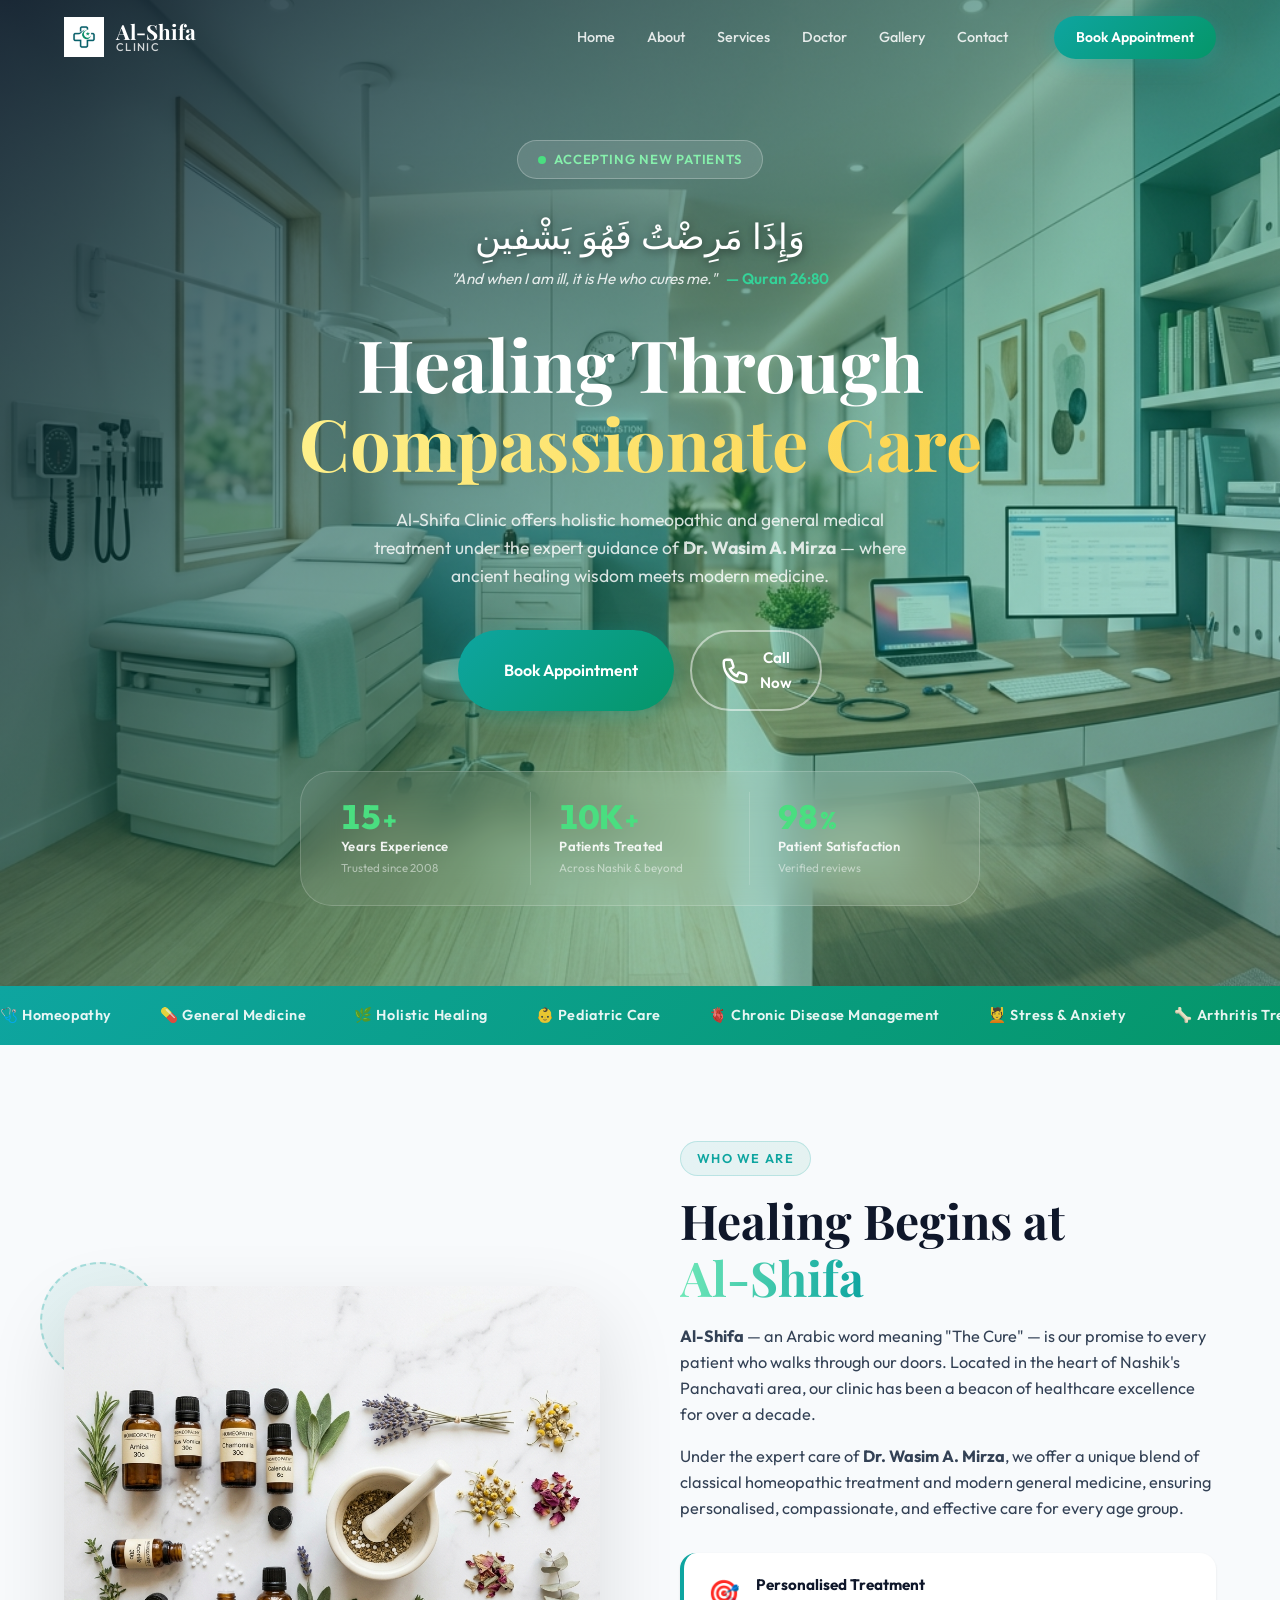
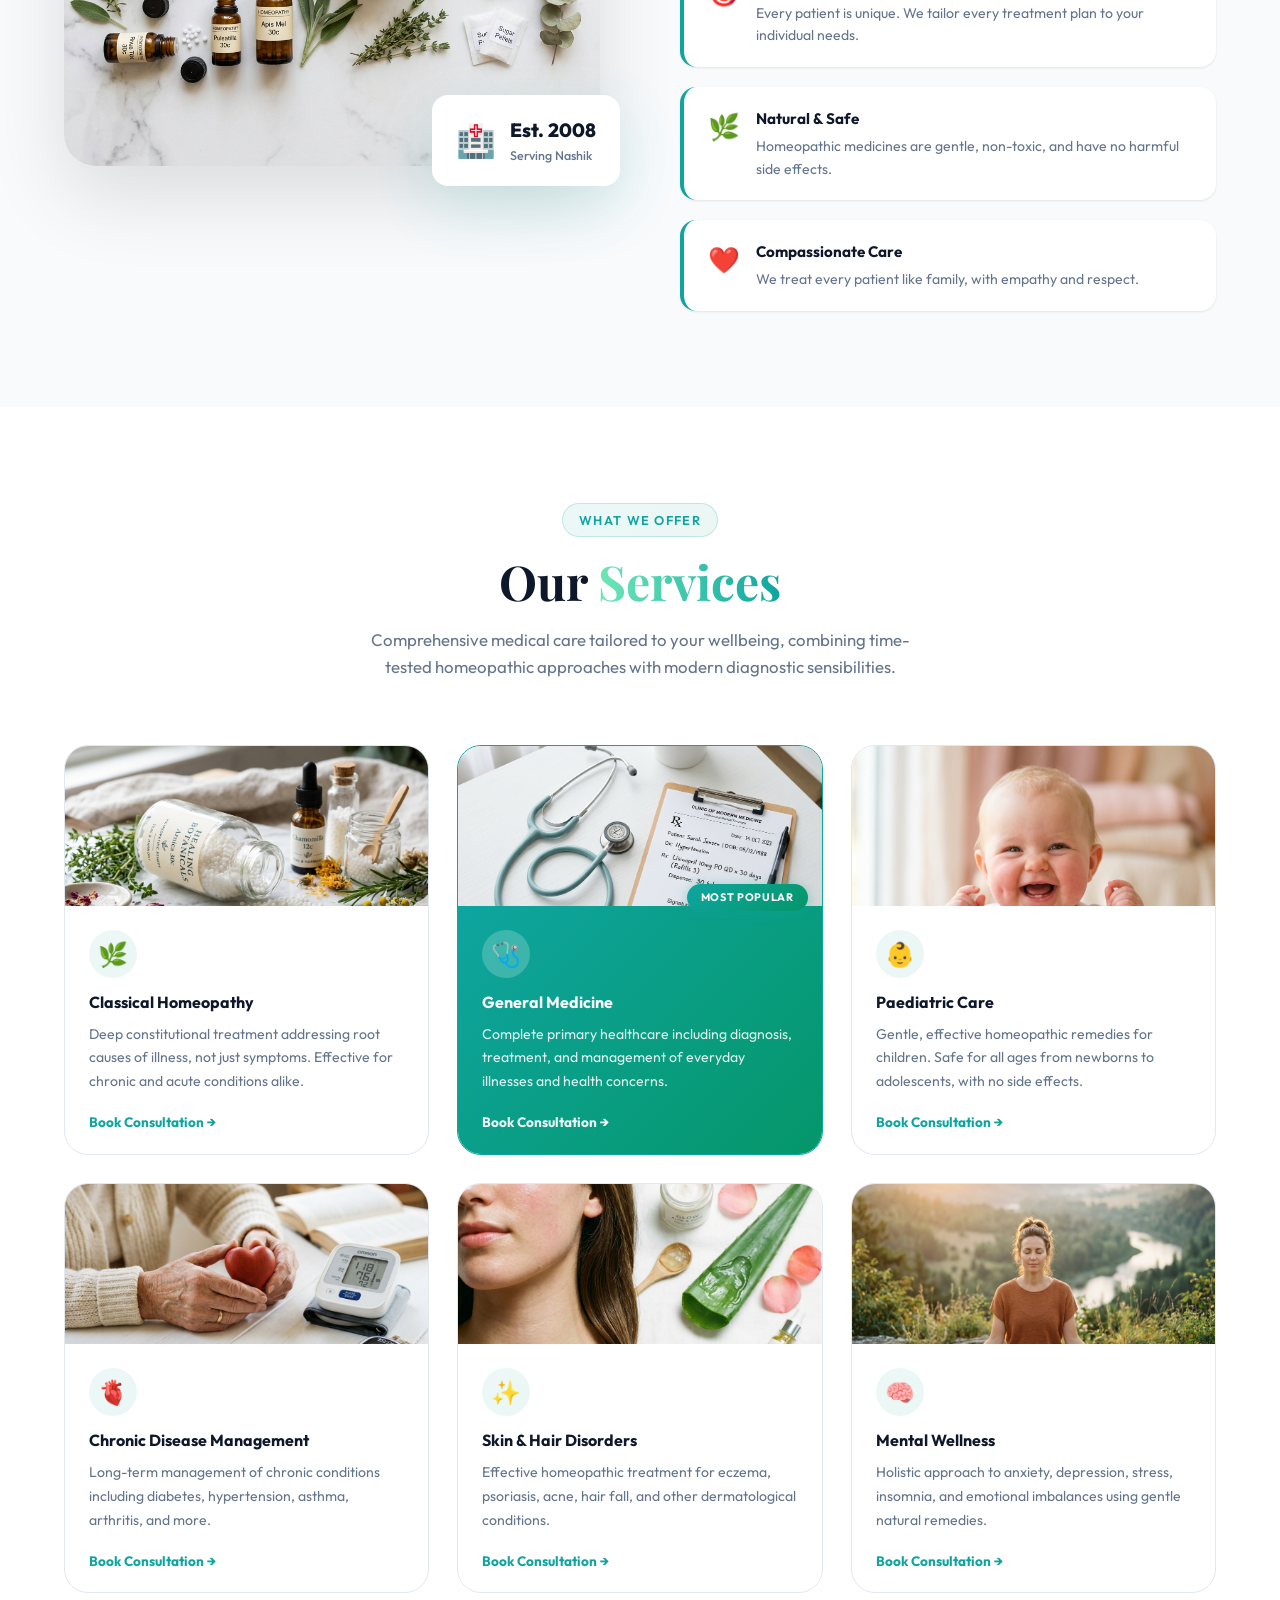
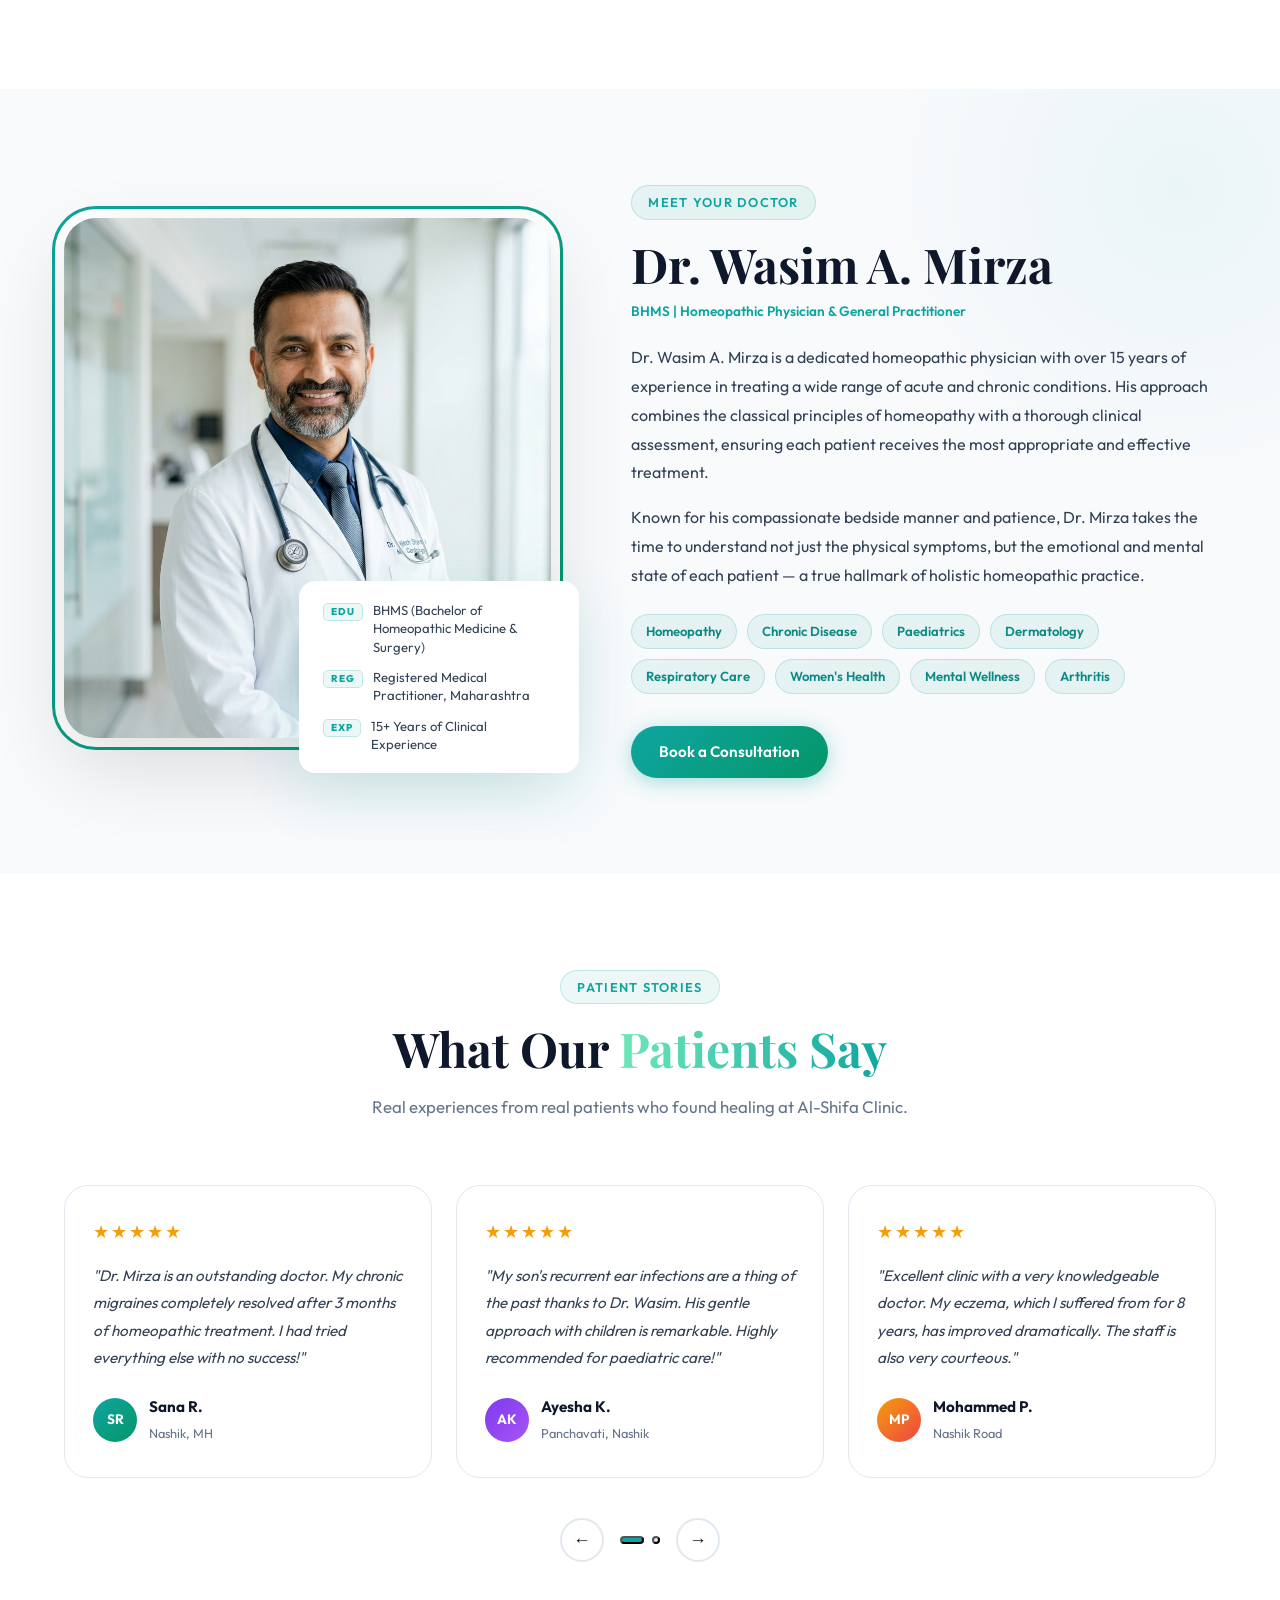
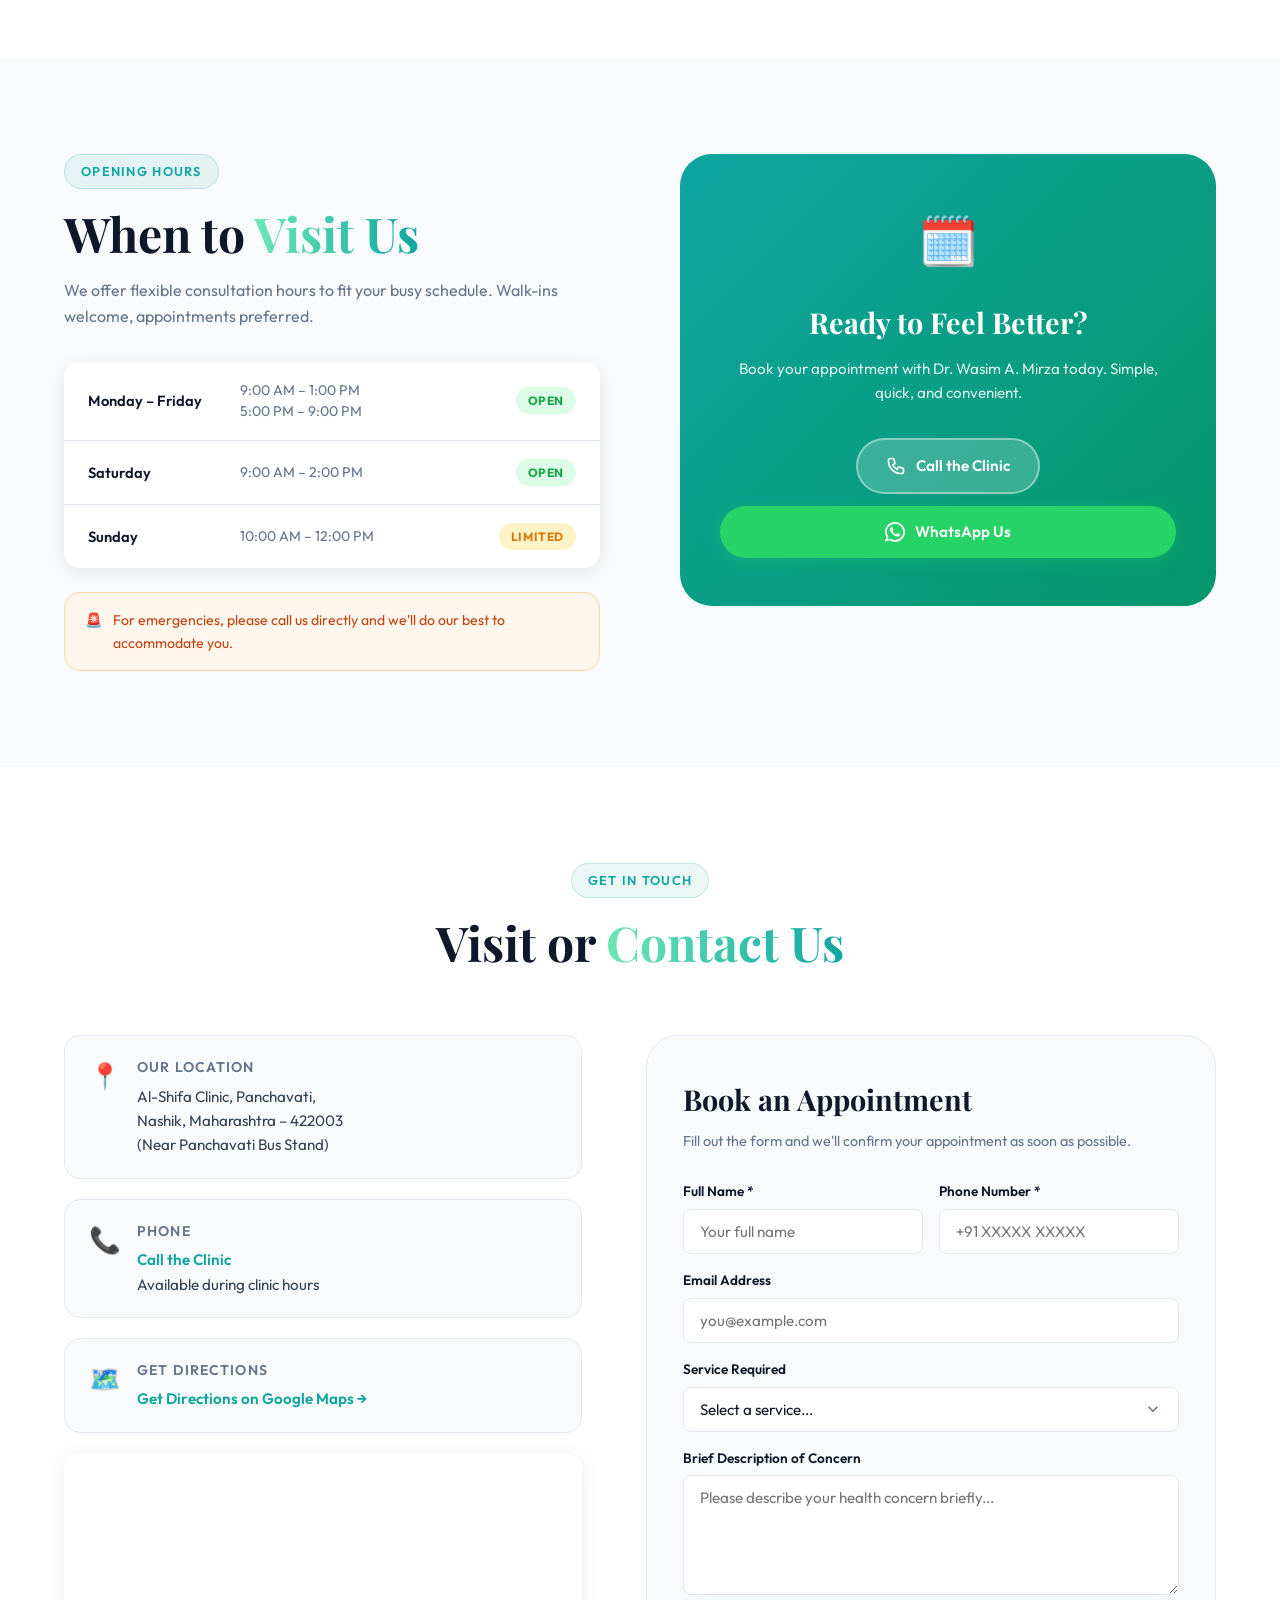
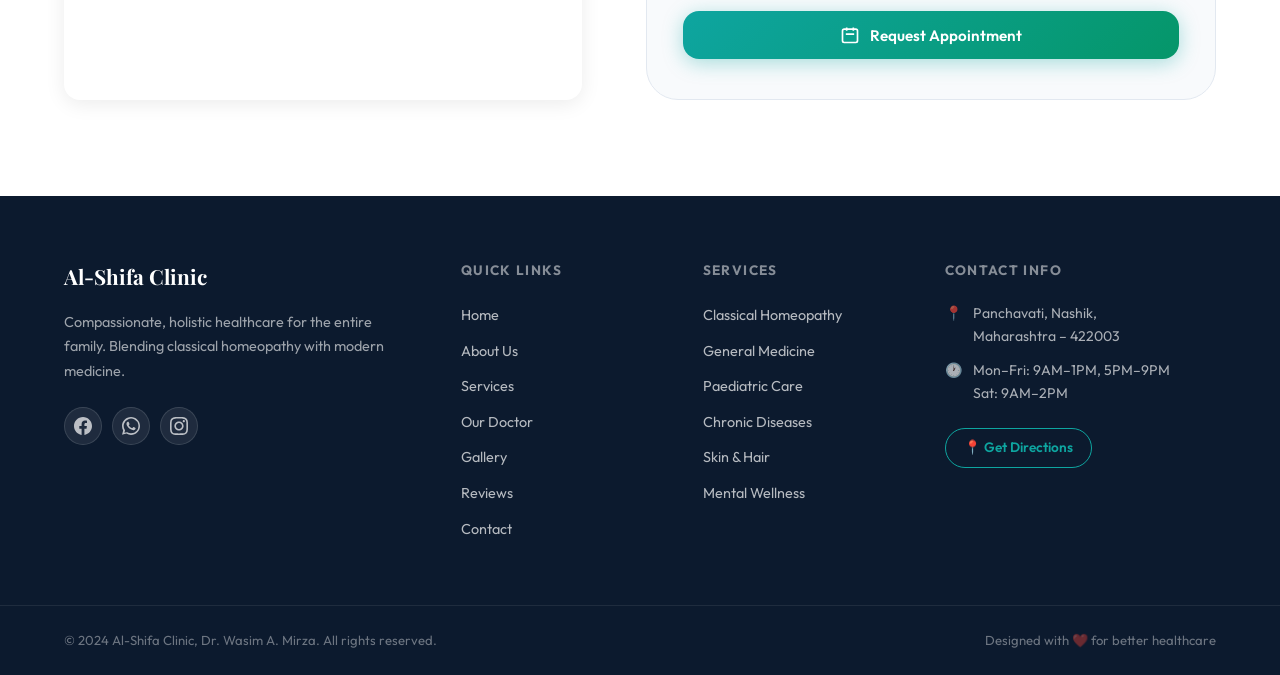
==== commit 95e3fcb9: "Add files via upload" ====
--- a/index.html
+++ b/index.html
@@ -438,7 +438,7 @@
           </div>
         </div>
         <div class="hours-cta-card" id="hours-cta-card">
-          <div class="cta-card-icon">📅</div>
+          <div class="cta-card-icon">🗓️</div>
           <h3>Ready to Feel Better?</h3>
           <p>Book your appointment with Dr. Wasim A. Mirza today. Simple, quick, and convenient.</p>
           <a href="tel:+918551946675" class="btn-primary cta-btn" id="hours-call-btn">
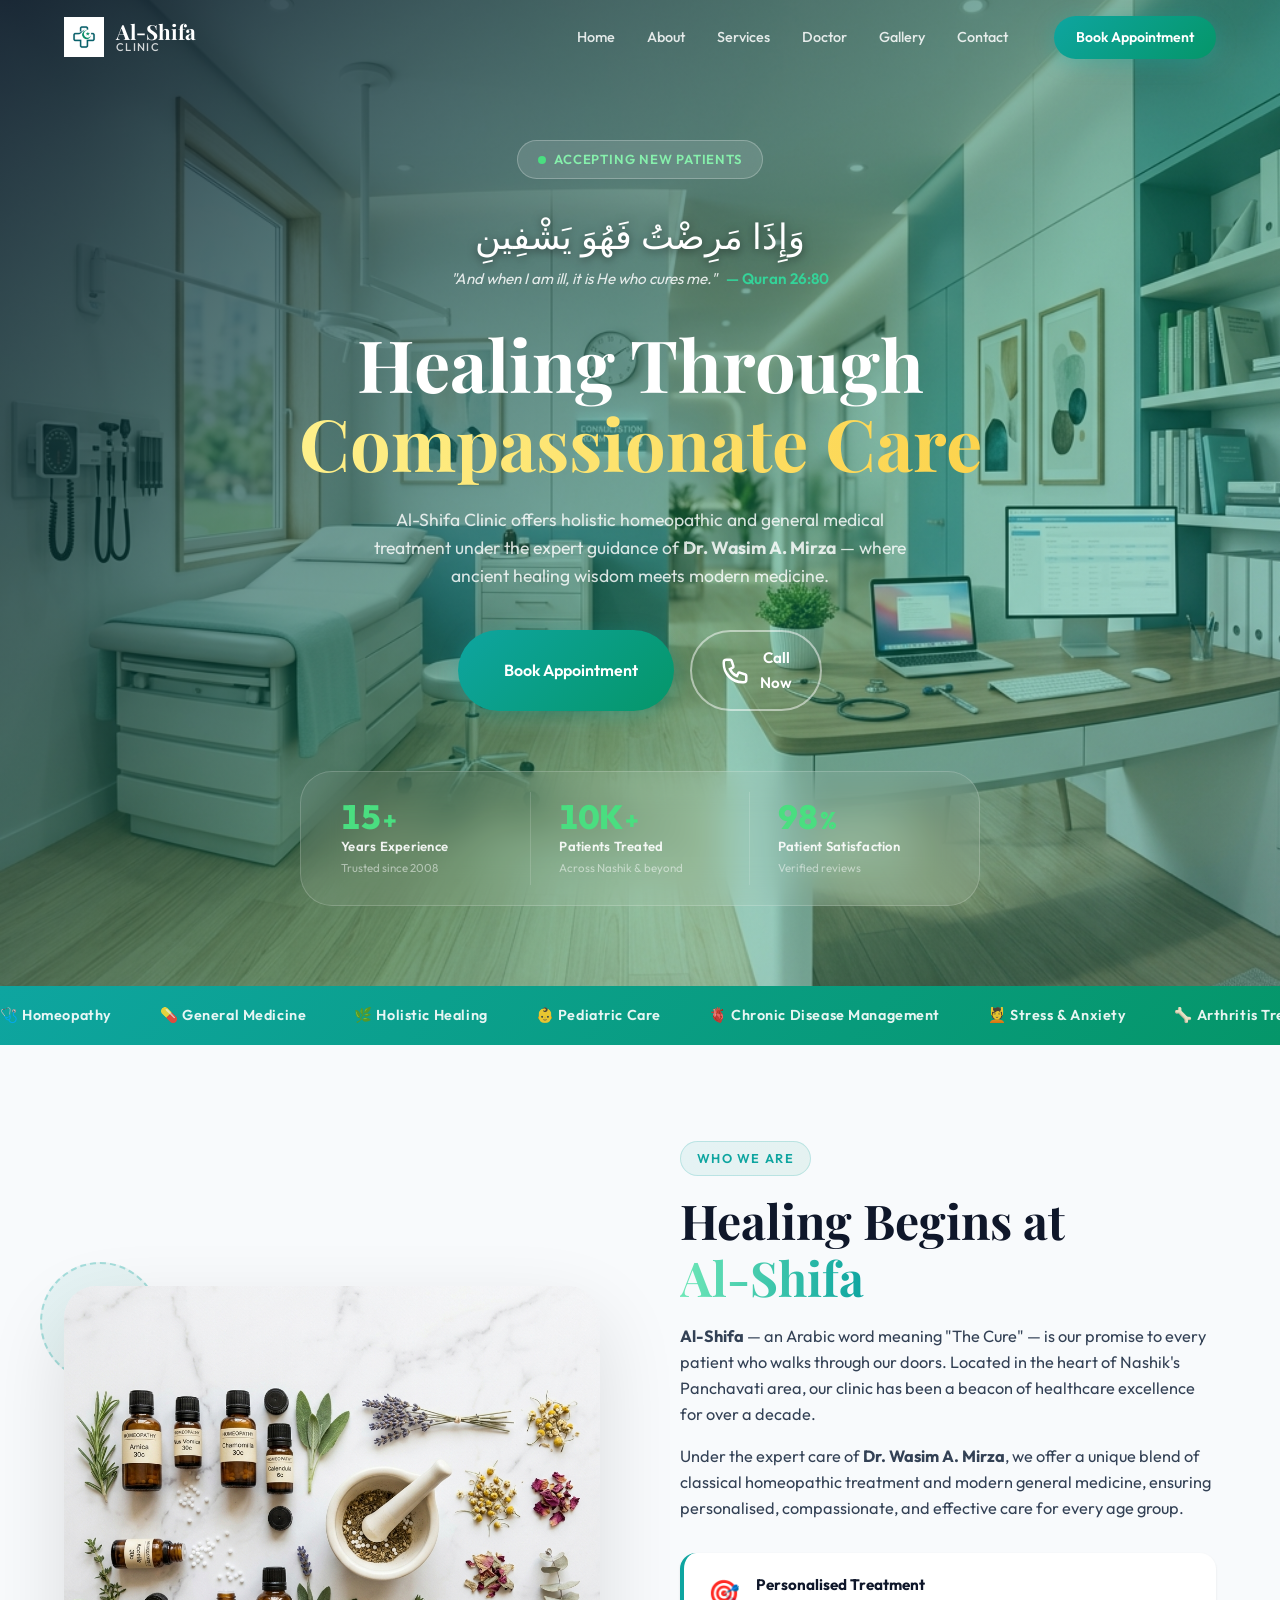
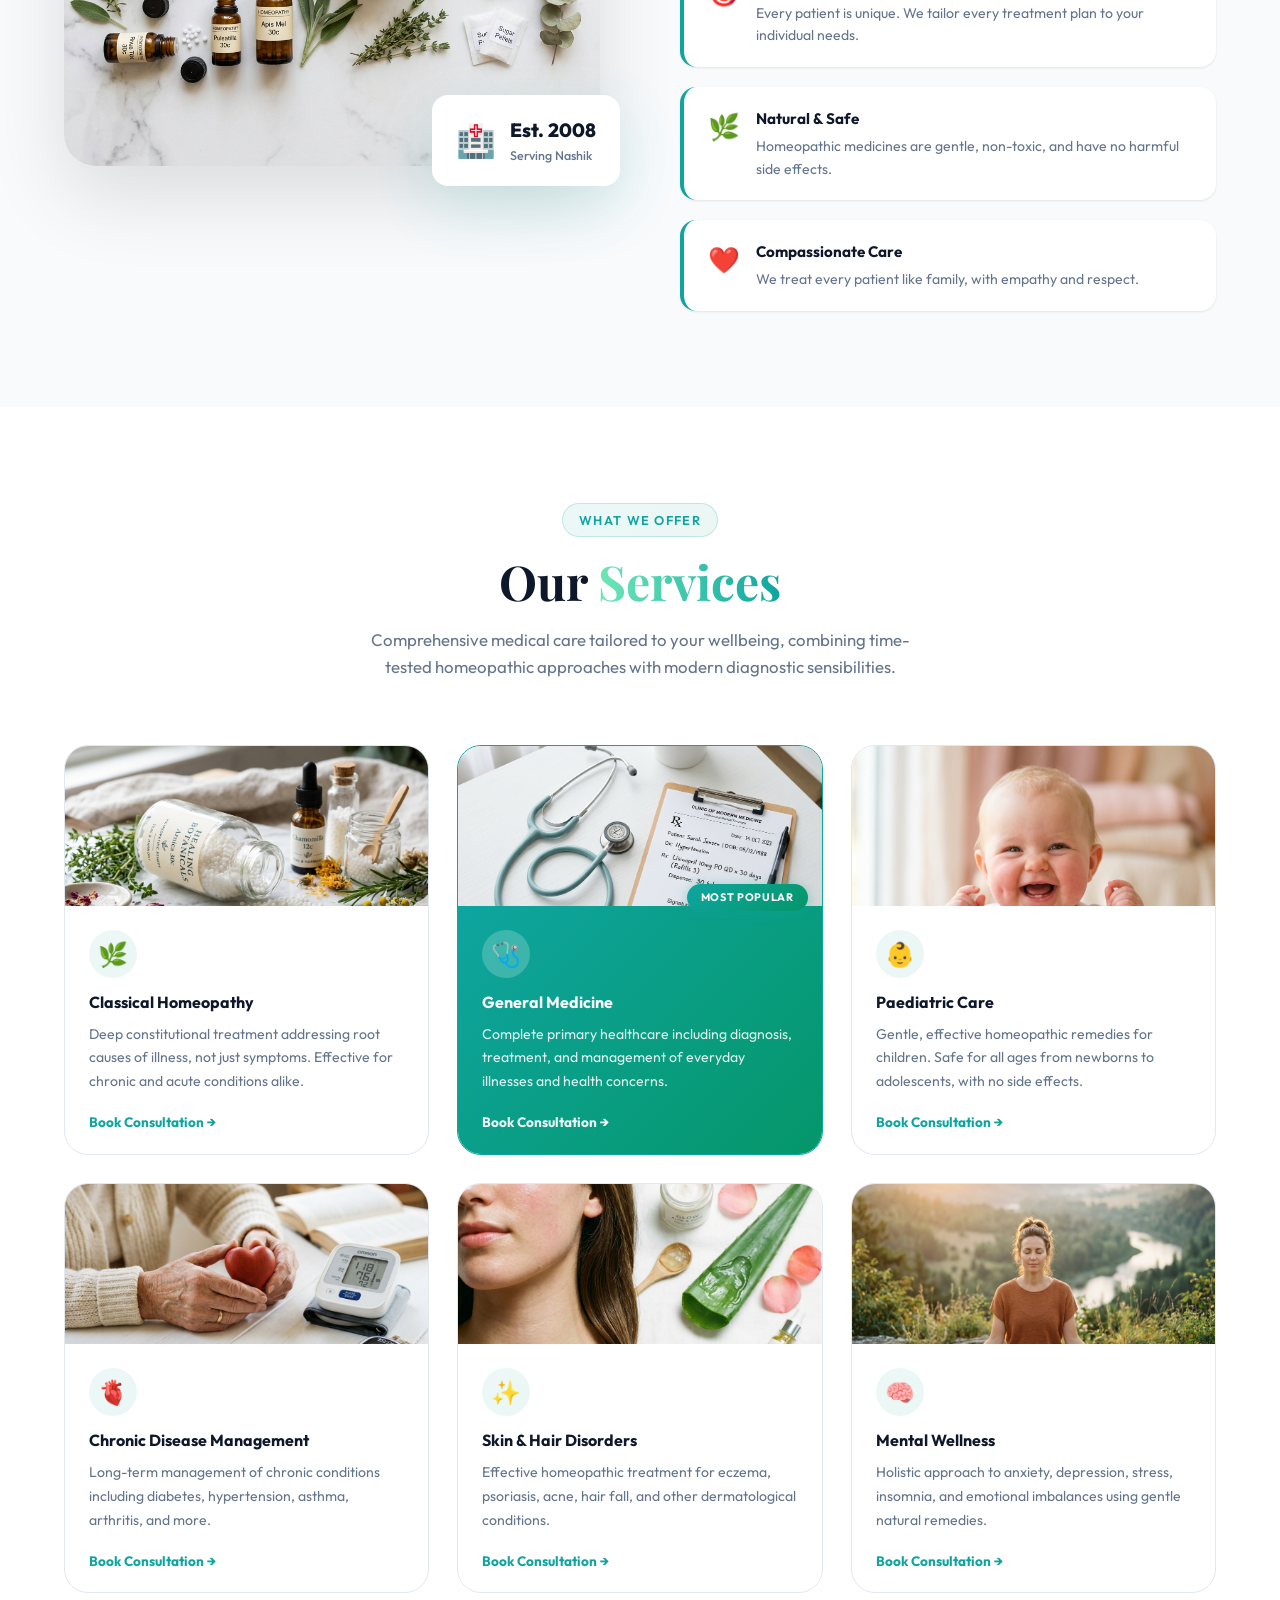
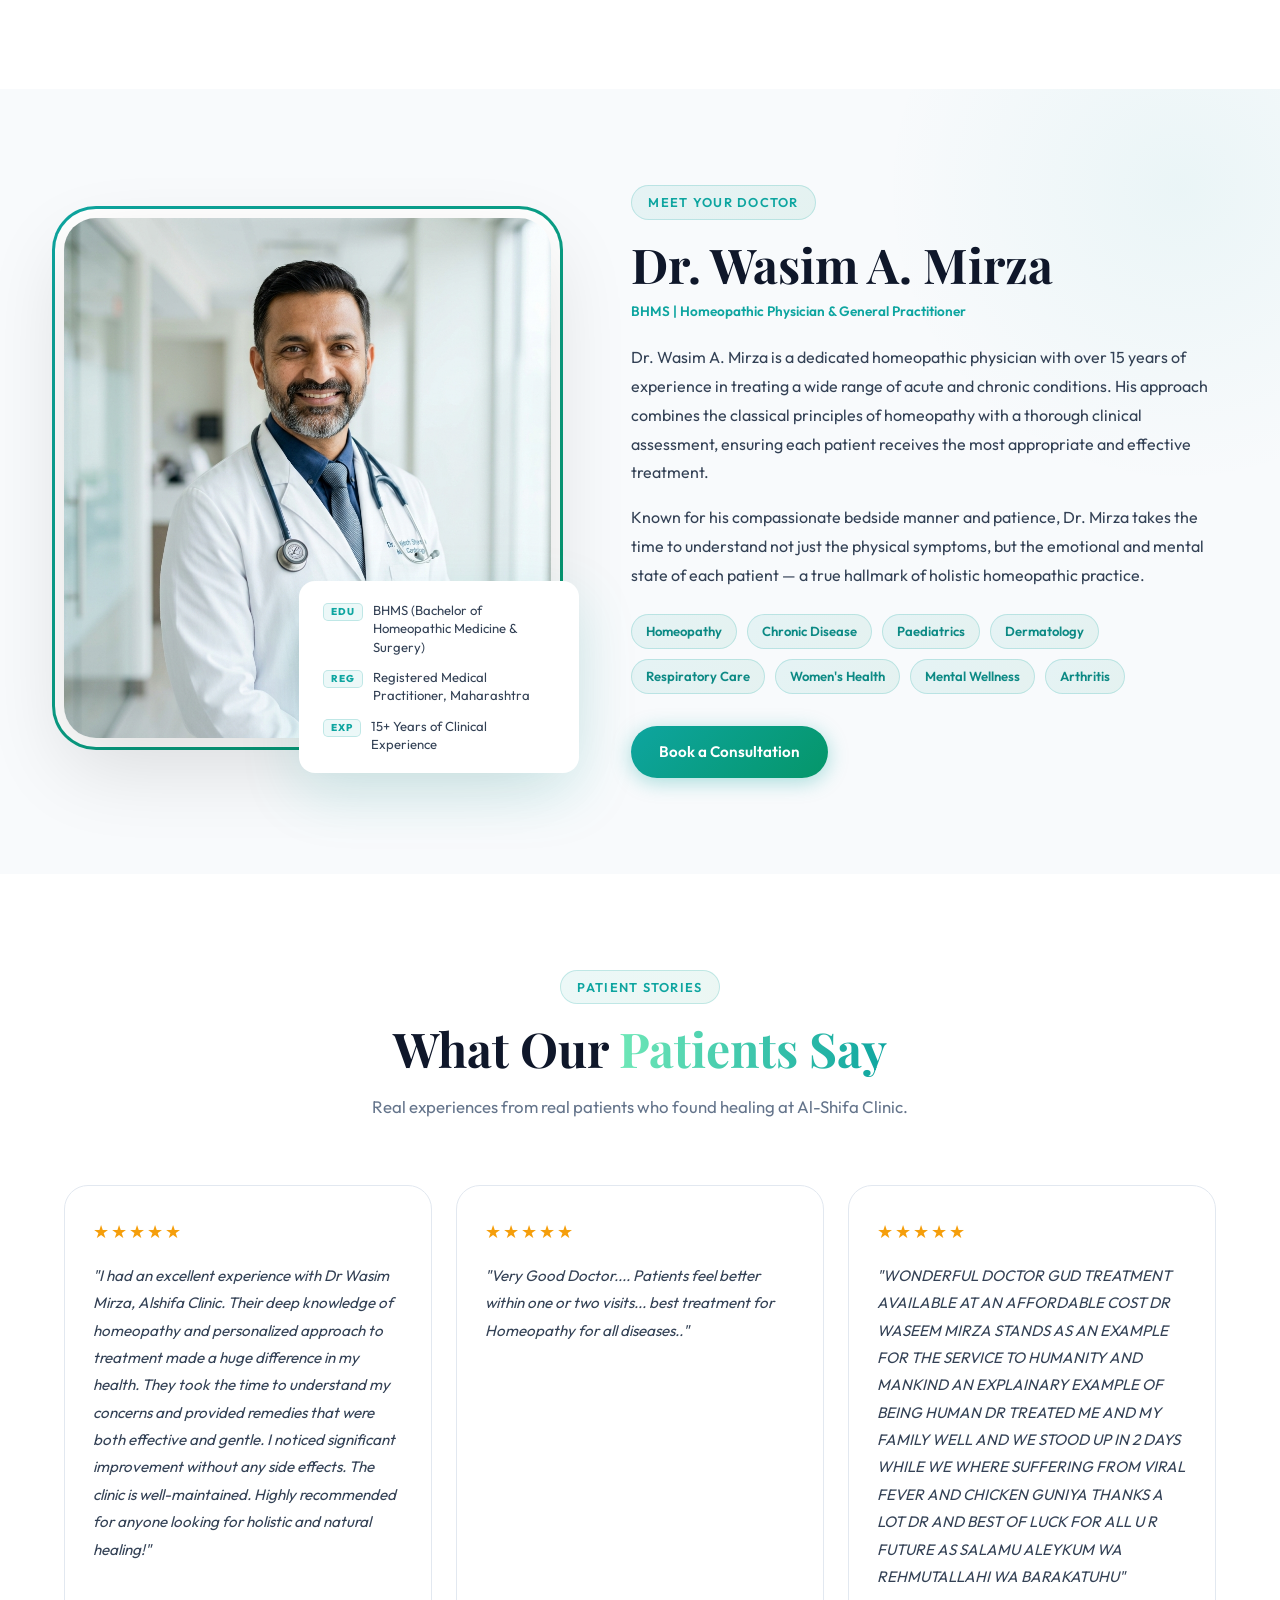
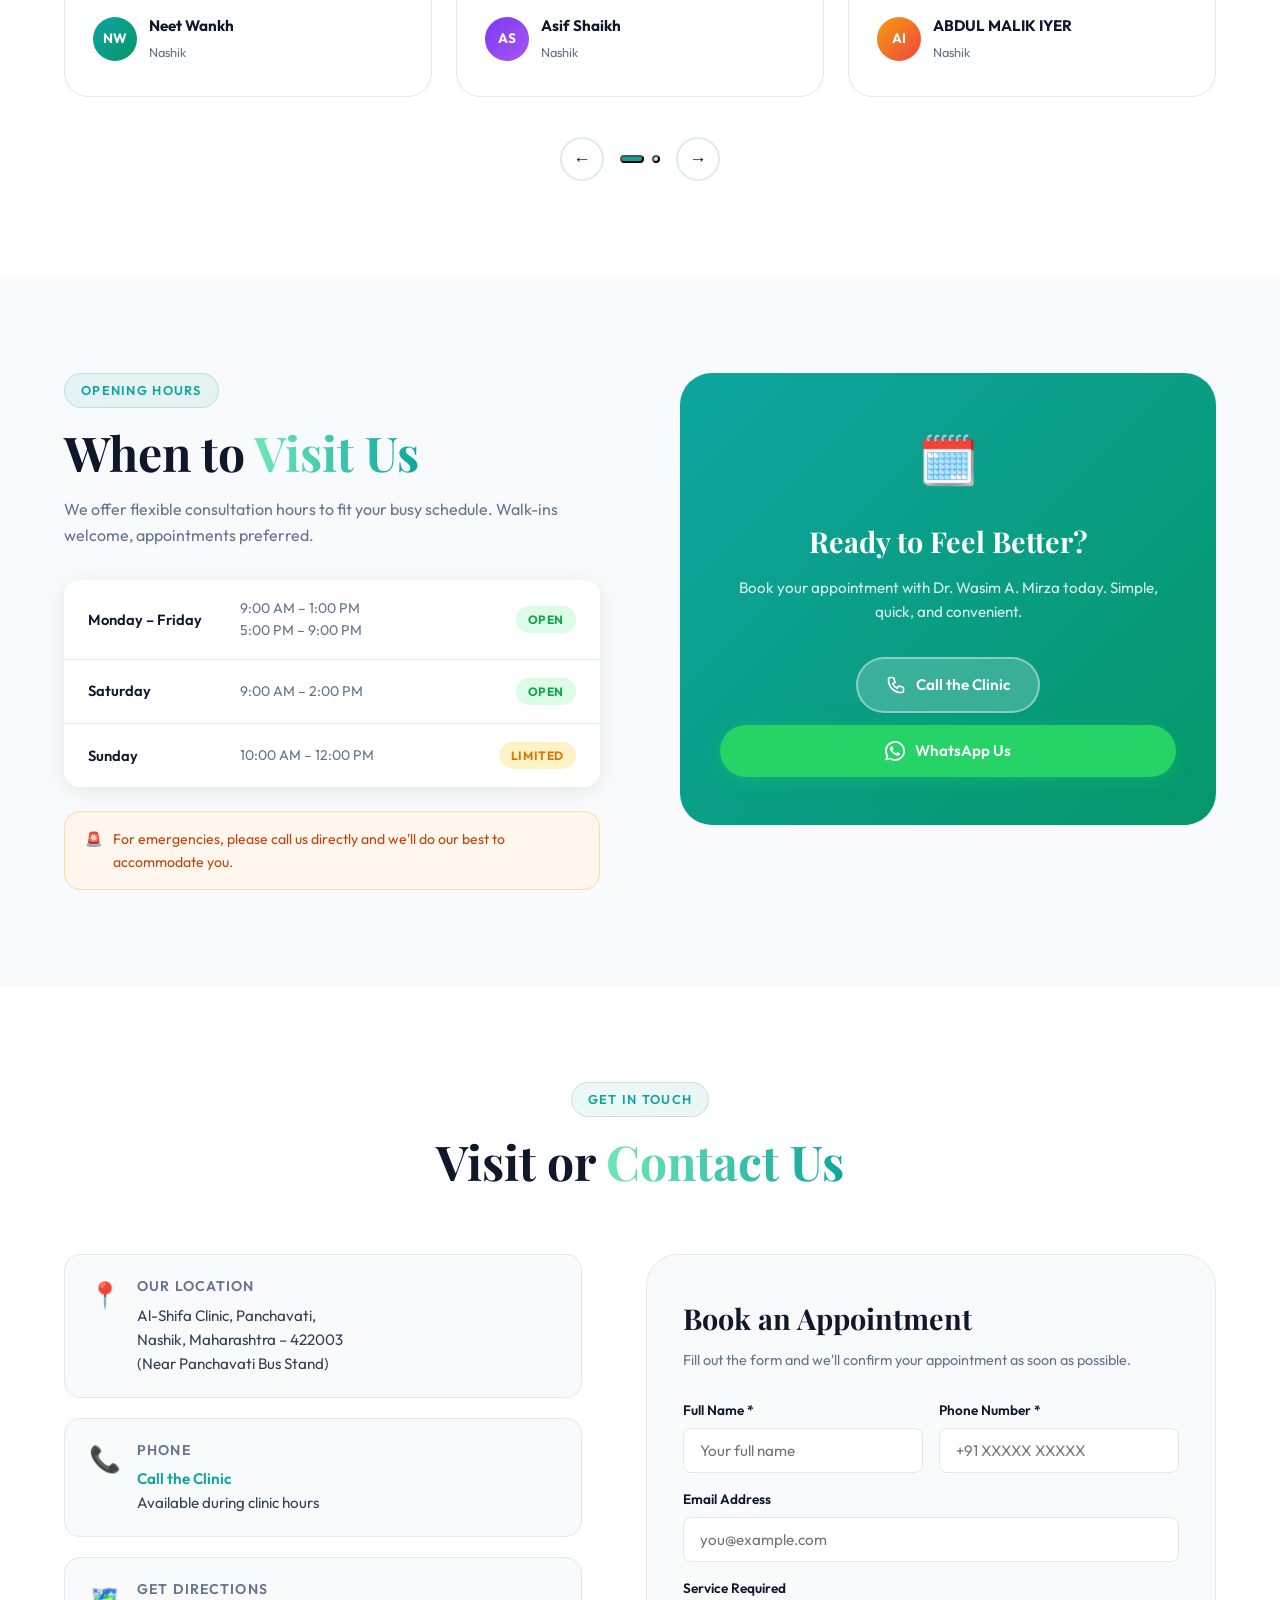
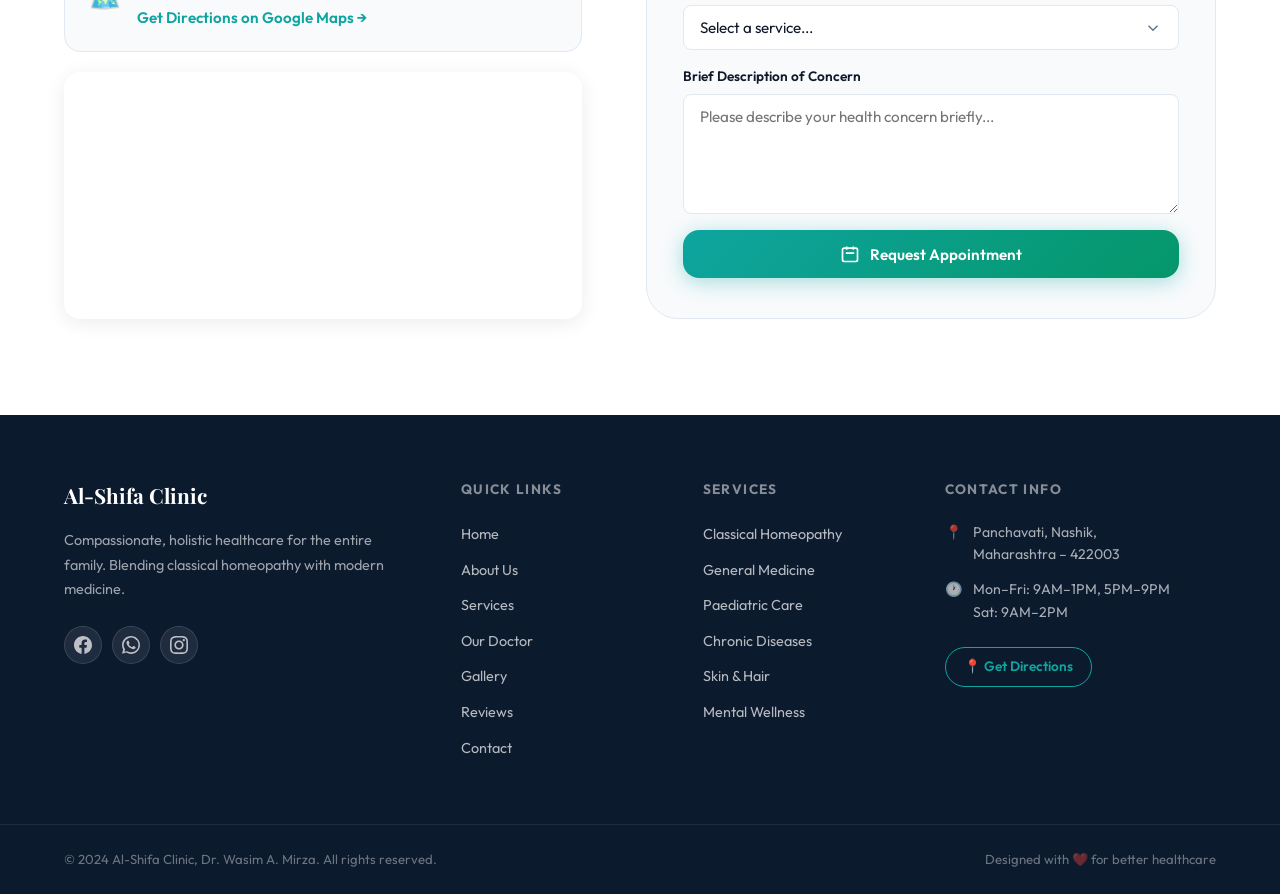
==== commit 5dca4992: "Add files via upload" ====
--- a/index.html
+++ b/index.html
@@ -334,66 +334,66 @@
       <div class="testimonials-track" id="testimonials-track">
         <div class="testimonial-card" id="testi-1">
           <div class="testi-stars">★★★★★</div>
-          <p class="testi-text">"Dr. Mirza is an outstanding doctor. My chronic migraines completely resolved after 3 months of homeopathic treatment. I had tried everything else with no success!"</p>
+          <p class="testi-text">"I had an excellent experience with Dr Wasim Mirza, Alshifa Clinic. Their deep knowledge of homeopathy and personalized approach to treatment made a huge difference in my health. They took the time to understand my concerns and provided remedies that were both effective and gentle. I noticed significant improvement without any side effects. The clinic is well-maintained. Highly recommended for anyone looking for holistic and natural healing!"</p>
           <div class="testi-author">
-            <div class="testi-avatar" style="background: linear-gradient(135deg, #0ea5a0, #059669)">SR</div>
-            <div>
-              <strong>Sana R.</strong>
-              <span>Nashik, MH</span>
+            <div class="testi-avatar" style="background: linear-gradient(135deg, #0ea5a0, #059669)">NW</div>
+            <div>
+              <strong>Neet Wankh</strong>
+              <span>Nashik</span>
             </div>
           </div>
         </div>
         <div class="testimonial-card" id="testi-2">
           <div class="testi-stars">★★★★★</div>
-          <p class="testi-text">"My son's recurrent ear infections are a thing of the past thanks to Dr. Wasim. His gentle approach with children is remarkable. Highly recommended for paediatric care!"</p>
+          <p class="testi-text">"Very Good Doctor.... Patients feel better within one or two visits... best treatment for Homeopathy for all diseases.."</p>
           <div class="testi-author">
-            <div class="testi-avatar" style="background: linear-gradient(135deg, #7c3aed, #a855f7)">AK</div>
-            <div>
-              <strong>Ayesha K.</strong>
-              <span>Panchavati, Nashik</span>
+            <div class="testi-avatar" style="background: linear-gradient(135deg, #7c3aed, #a855f7)">AS</div>
+            <div>
+              <strong>Asif Shaikh</strong>
+              <span>Nashik</span>
             </div>
           </div>
         </div>
         <div class="testimonial-card" id="testi-3">
           <div class="testi-stars">★★★★★</div>
-          <p class="testi-text">"Excellent clinic with a very knowledgeable doctor. My eczema, which I suffered from for 8 years, has improved dramatically. The staff is also very courteous."</p>
+          <p class="testi-text">"WONDERFUL DOCTOR GUD TREATMENT AVAILABLE AT AN AFFORDABLE COST DR WASEEM MIRZA STANDS AS AN EXAMPLE FOR THE SERVICE TO HUMANITY AND MANKIND AN EXPLAINARY EXAMPLE OF BEING HUMAN DR TREATED ME AND MY FAMILY WELL AND WE STOOD UP IN 2 DAYS WHILE WE WHERE SUFFERING FROM VIRAL FEVER AND CHICKEN GUNIYA THANKS A LOT DR AND BEST OF LUCK FOR ALL U R FUTURE AS SALAMU ALEYKUM WA REHMUTALLAHI WA BARAKATUHU"</p>
           <div class="testi-author">
-            <div class="testi-avatar" style="background: linear-gradient(135deg, #f59e0b, #ef4444)">MP</div>
-            <div>
-              <strong>Mohammed P.</strong>
-              <span>Nashik Road</span>
+            <div class="testi-avatar" style="background: linear-gradient(135deg, #f59e0b, #ef4444)">AI</div>
+            <div>
+              <strong>ABDUL MALIK IYER</strong>
+              <span>Nashik</span>
             </div>
           </div>
         </div>
         <div class="testimonial-card" id="testi-4">
           <div class="testi-stars">★★★★★</div>
-          <p class="testi-text">"What sets Dr. Mirza apart is his patience. He listens to you fully before giving any prescription. My anxiety has reduced significantly. Very satisfied with the treatment."</p>
+          <p class="testi-text">"Very good doctor in every manner Thank you for your valuable services Doc"</p>
           <div class="testi-author">
-            <div class="testi-avatar" style="background: linear-gradient(135deg, #0ea5a0, #0369a1)">FI</div>
-            <div>
-              <strong>Faisal I.</strong>
-              <span>Nashik City</span>
+            <div class="testi-avatar" style="background: linear-gradient(135deg, #0ea5a0, #0369a1)">TP</div>
+            <div>
+              <strong>taufeeq pathan</strong>
+              <span>Nashik</span>
             </div>
           </div>
         </div>
         <div class="testimonial-card" id="testi-5">
           <div class="testi-stars">★★★★★</div>
-          <p class="testi-text">"I was sceptical about homeopathy at first, but Dr. Wasim's scientific approach and thorough case-taking convinced me. My arthritis pain is 80% better after 4 months!"</p>
+          <p class="testi-text">"Very good doctor, Allah has given Shifa in his hands."</p>
           <div class="testi-author">
-            <div class="testi-avatar" style="background: linear-gradient(135deg, #059669, #0d9488)">RJ</div>
-            <div>
-              <strong>Reena J.</strong>
-              <span>Panchavati</span>
+            <div class="testi-avatar" style="background: linear-gradient(135deg, #059669, #0d9488)">AM</div>
+            <div>
+              <strong>Aquif Maniyar</strong>
+              <span>Nashik</span>
             </div>
           </div>
         </div>
         <div class="testimonial-card" id="testi-6">
           <div class="testi-stars">★★★★★</div>
-          <p class="testi-text">"The clinic is clean, well-maintained, and the waiting time is minimal. Dr. Mirza remembers every patient's history which makes the consultation very personal and effective."</p>
+          <p class="testi-text">"Best treatment ...."</p>
           <div class="testi-author">
-            <div class="testi-avatar" style="background: linear-gradient(135deg, #dc2626, #f59e0b)">ZA</div>
-            <div>
-              <strong>Zainab A.</strong>
+            <div class="testi-avatar" style="background: linear-gradient(135deg, #dc2626, #f59e0b)">JS</div>
+            <div>
+              <strong>jahid shaikh</strong>
               <span>Nashik</span>
             </div>
           </div>
